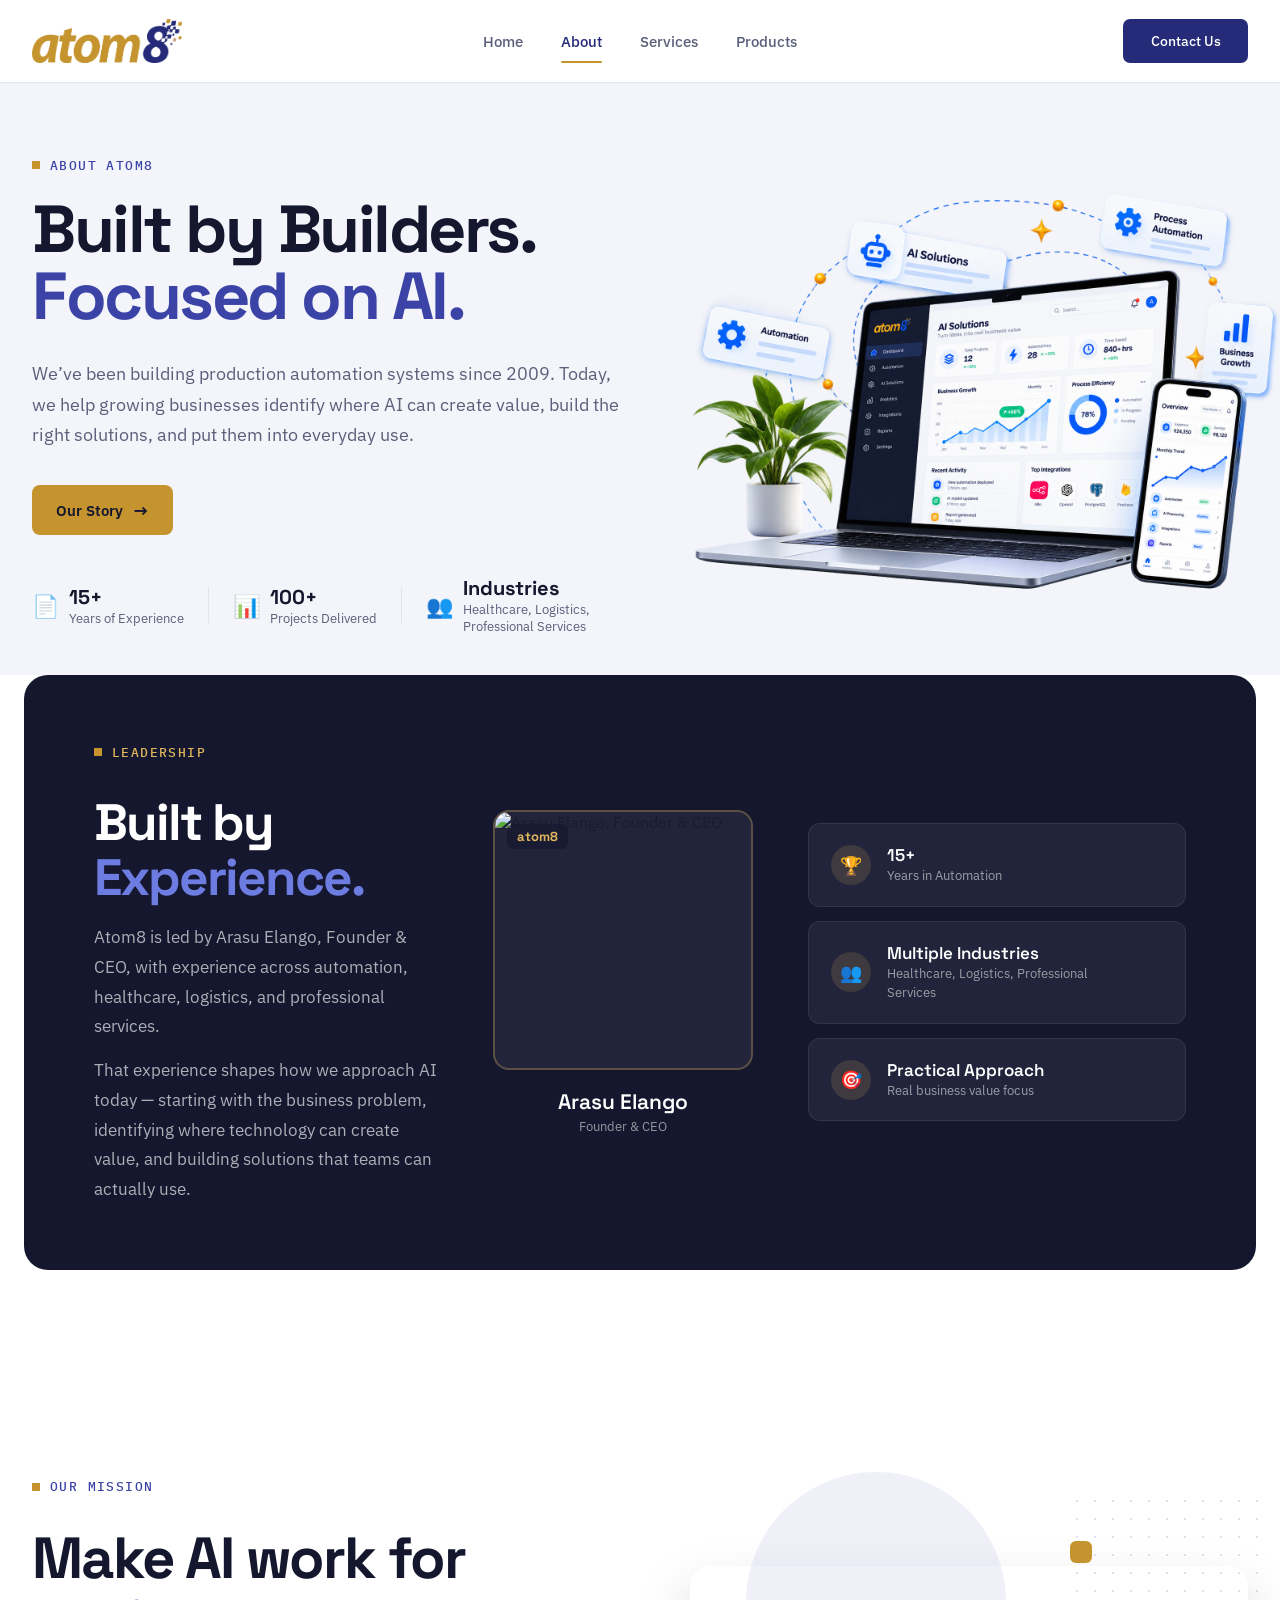
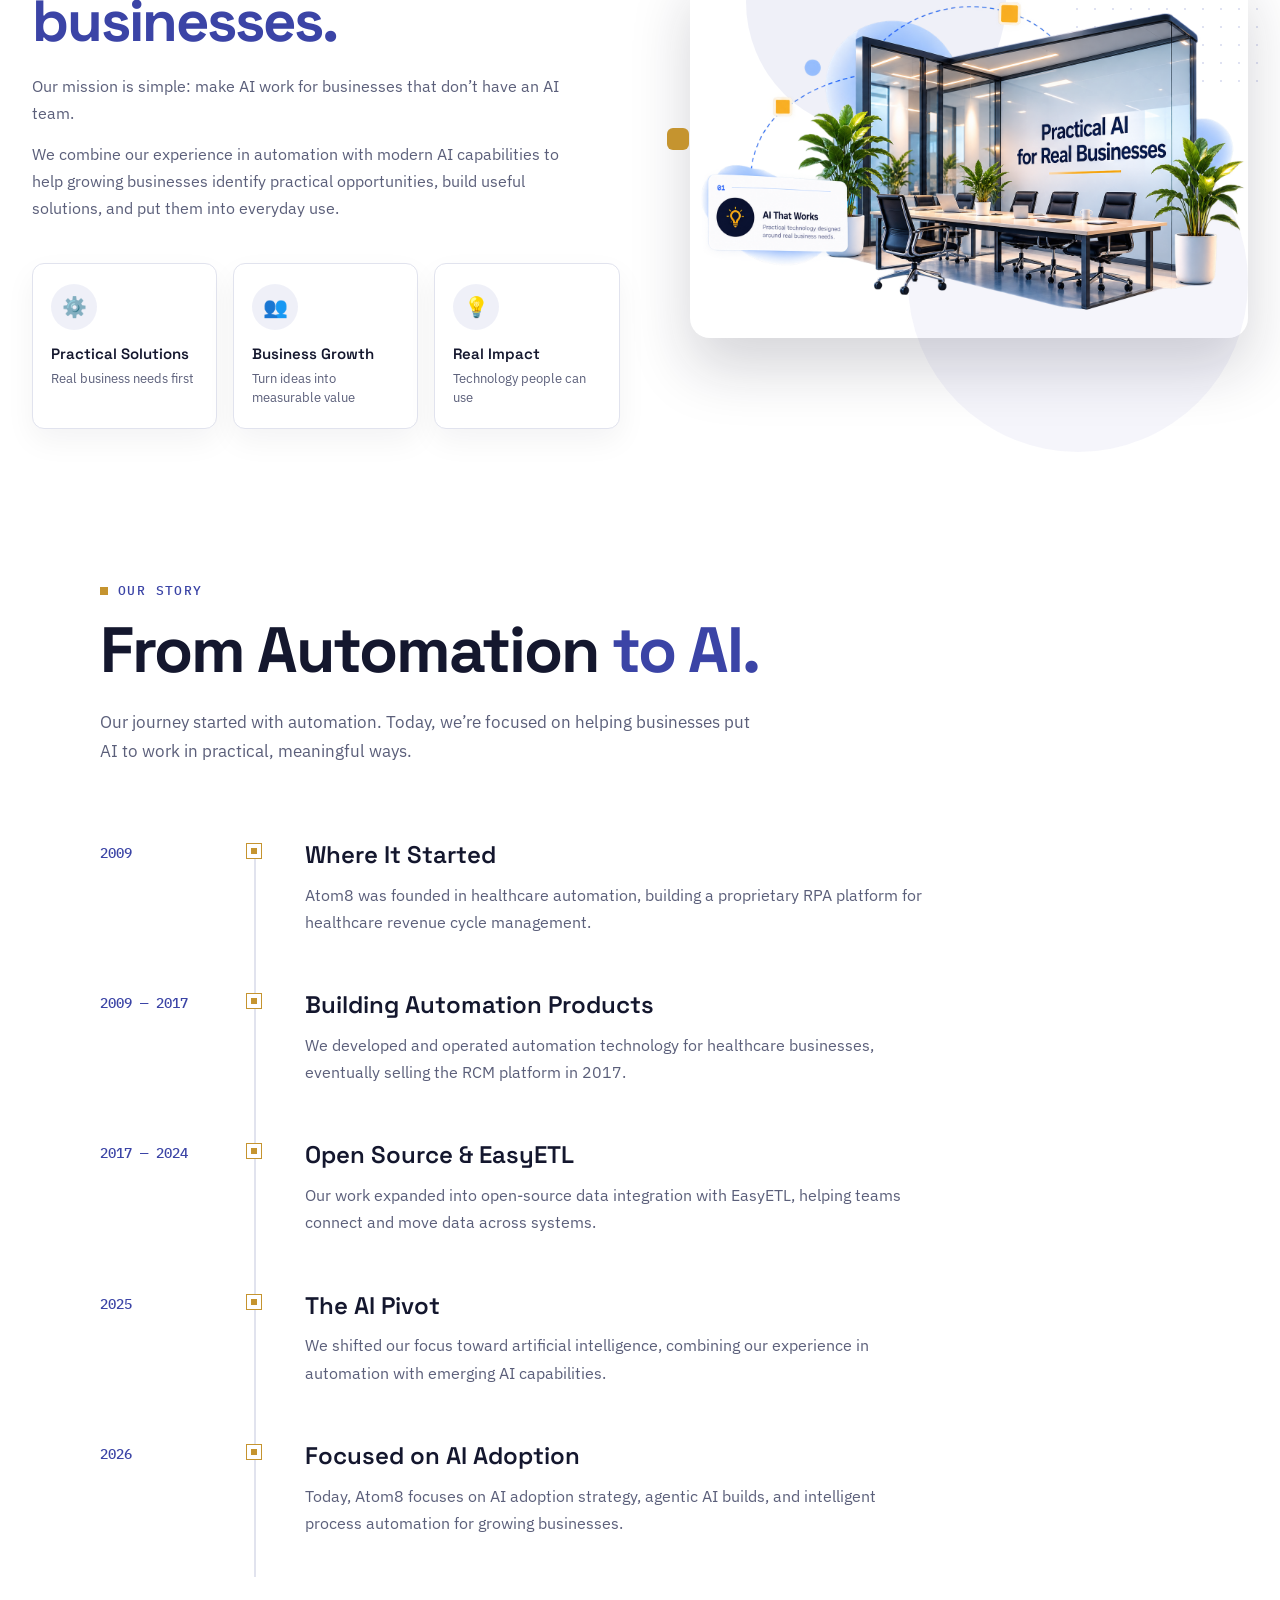
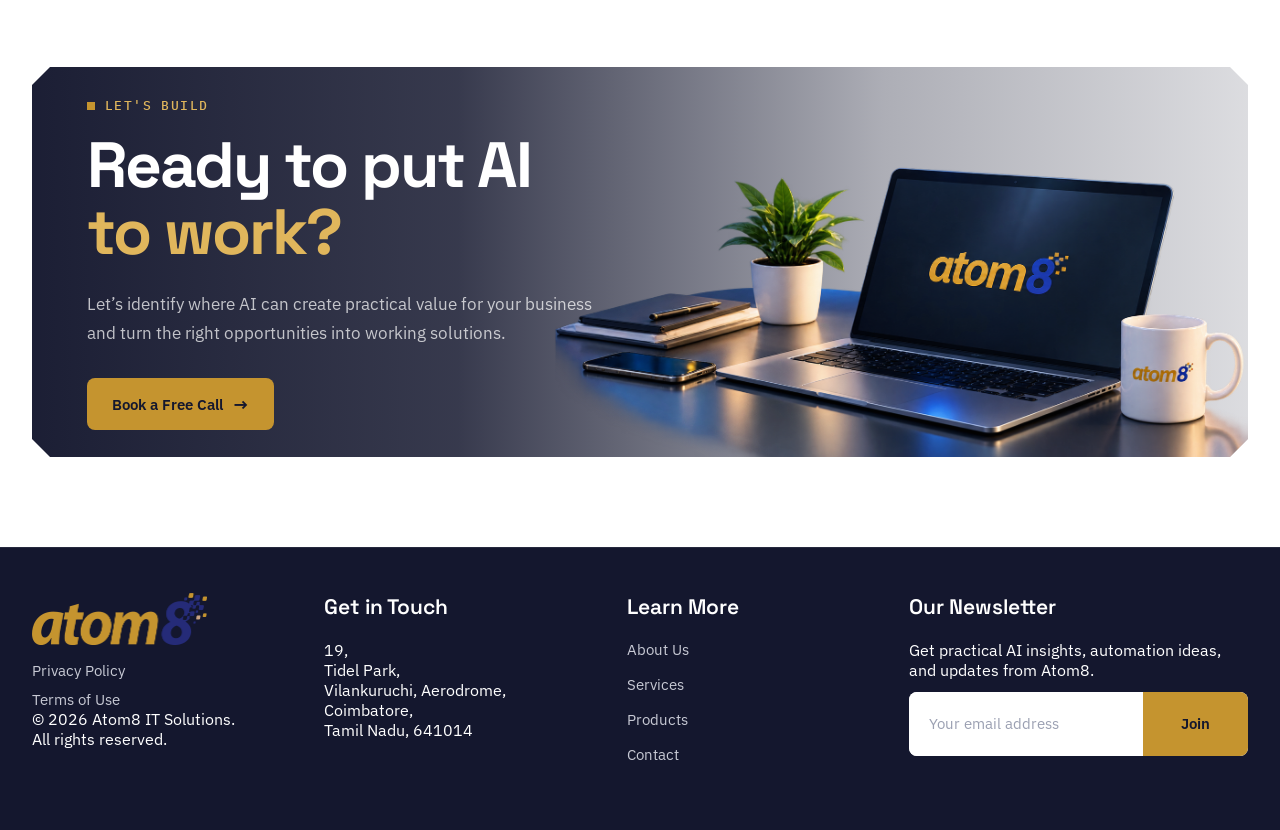
==== about.html @ bf9eb052 "Initial company website" ====
<!DOCTYPE html>
<html lang="en">
<head>
    <meta charset="UTF-8">
    <meta name="viewport" content="width=device-width, initial-scale=1.0">

    <title>About | Atom8 IT Solutions</title>

    <!-- Google Fonts -->
    <link rel="preconnect" href="https://fonts.googleapis.com">
    <link rel="preconnect" href="https://fonts.gstatic.com" crossorigin>

    <link
        href="https://fonts.googleapis.com/css2?family=Space+Grotesk:wght@500;600;700&family=IBM+Plex+Sans:wght@400;500;600&family=IBM+Plex+Mono:wght@400;500&display=swap"
        rel="stylesheet"
    >

    <link rel="stylesheet" href="style.css">
    <link rel="stylesheet" href="about.css">
</head>

<body>

    <!-- HEADER -->
    <header class="site-header">
        <div class="header-container">

            <a href="index.html" class="logo">
                <img src="assets/Atom8-Logo1.png" alt="Atom8 IT Solutions">
            </a>

            <nav class="main-nav">
                <a href="index.html" class="nav-link">Home</a>
                <a href="about.html" class="nav-link active">About</a>
                <a href="services.html" class="nav-link">Services</a>
                <a href="products.html" class="nav-link">Products</a>
            </nav>

            <a href="index.html#contact" class="contact-btn">
                Contact Us
            </a>

            <button class="menu-btn" id="menuBtn" aria-label="Open menu">
                <span></span>
                <span></span>
                <span></span>
            </button>

        </div>

        <nav class="mobile-nav" id="mobileNav">
            <a href="index.html">Home</a>
            <a href="about.html" class="active">About</a>
            <a href="services.html">Services</a>
            <a href="products.html">Products</a>
            <a href="index.html#contact">Contact Us</a>
        </nav>
    </header>


    <!-- ABOUT HERO -->
    <main>
                <section class="about-hero">

            <div class="about-hero-container">

                <!-- LEFT -->
                <div class="about-hero-content">

                    <span class="about-label">
                        ABOUT ATOM8
                    </span>

                    <h1>
                        Built by Builders.
                        <span>Focused on AI.</span>
                    </h1>

                    <p>
                        We’ve been building production automation systems
                        since 2009. Today, we help growing businesses identify
                        where AI can create value, build the right solutions,
                        and put them into everyday use.
                    </p>

                    <a href="#our-story" class="about-hero-btn">
                        Our Story
                        <span>→</span>
                    </a>

                    <div class="about-stats">
                        <div class="stat-item">
                            <div class="stat-icon">📄</div>
                            <div class="stat-text">
                                <strong>15+</strong>
                                <span>Years of Experience</span>
                            </div>
                        </div>

                        <div class="stat-divider"></div>

                        <div class="stat-item">
                            <div class="stat-icon">📊</div>
                            <div class="stat-text">
                                <strong>100+</strong>
                                <span>Projects Delivered</span>
                            </div>
                        </div>

                        <div class="stat-divider"></div>

                        <div class="stat-item">
                            <div class="stat-icon">👥</div>
                            <div class="stat-text">
                                <strong>Industries</strong>
                                <span>Healthcare, Logistics, Professional Services</span>
                            </div>
                        </div>
                    </div>

                </div>


                <!-- RIGHT VISUAL -->
                                <!-- RIGHT VISUAL -->
                <div class="about-hero-visual">
                    <img
                        src="assets/ai_solutions.png"
                        alt="Atom8 AI Solutions Dashboard"
                        class="about-hero-image"
                    >
                </div>

            </div>

        </section>

        <!-- FOUNDER -->
                <!-- FOUNDER -->
        <section class="founder-section">

            <div class="founder-container">

                <!-- LEFT: TEXT -->
                <div class="founder-content">

                    <span class="section-label founder-label">LEADERSHIP</span>

                    <h2>
                        Built by
                        <span>Experience.</span>
                    </h2>

                    <p class="founder-intro">
                        Atom8 is led by Arasu Elango, Founder & CEO, with experience
                        across automation, healthcare, logistics, and professional
                        services.
                    </p>

                    <p>
                        That experience shapes how we approach AI today — starting
                        with the business problem, identifying where technology can
                        create value, and building solutions that teams can actually
                        use.
                    </p>

                </div>

                <!-- CENTER: PHOTO -->
                <div class="founder-visual">

                    <div class="founder-photo-card">
                        <img
                            src="assets/arasu-founder.jpg"
                            alt="Arasu Elango, Founder & CEO"
                        >
                        <div class="founder-photo-badge">atom8</div>
                    </div>

                    <div class="founder-name">
                        <strong>Arasu Elango</strong>
                        <span>Founder & CEO</span>
                    </div>

                </div>

                <!-- RIGHT: STAT CARDS -->
                <div class="founder-stats">

                    <div class="founder-stat-card">
                        <div class="founder-stat-icon">🏆</div>
                        <div class="founder-stat-text">
                            <strong>15+</strong>
                            <span>Years in Automation</span>
                        </div>
                    </div>

                    <div class="founder-stat-card">
                        <div class="founder-stat-icon">👥</div>
                        <div class="founder-stat-text">
                            <strong>Multiple Industries</strong>
                            <span>Healthcare, Logistics, Professional Services</span>
                        </div>
                    </div>

                    <div class="founder-stat-card">
                        <div class="founder-stat-icon">🎯</div>
                        <div class="founder-stat-text">
                            <strong>Practical Approach</strong>
                            <span>Real business value focus</span>
                        </div>
                    </div>

                </div>

            </div>

        </section>

                <!-- OUR MISSION -->
        <section class="mission-section">
            <div class="mission-container">

                <!-- LEFT -->
                <div class="mission-content">
                    <span class="section-label">OUR MISSION</span>
                    <h2>
                        Make AI work for
                        <span>businesses.</span>
                    </h2>
                    <p>
                        Our mission is simple: make AI work for businesses that
                        don’t have an AI team.
                    </p>
                    <p>
                        We combine our experience in automation with modern AI
                        capabilities to help growing businesses identify practical
                        opportunities, build useful solutions, and put them into
                        everyday use.
                    </p>

                    <div class="mission-features">

                        <div class="mission-feature-card">
                            <div class="mission-feature-icon">⚙️</div>
                            <h4>Practical Solutions</h4>
                            <p>Real business needs first</p>
                        </div>

                        <div class="mission-feature-card">
                            <div class="mission-feature-icon">👥</div>
                            <h4>Business Growth</h4>
                            <p>Turn ideas into measurable value</p>
                        </div>

                        <div class="mission-feature-card">
                            <div class="mission-feature-icon">💡</div>
                            <h4>Real Impact</h4>
                            <p>Technology people can use</p>
                        </div>

                    </div>
                </div>

                <!-- RIGHT -->
                <div class="mission-visual">

                    <div class="mission-dots"></div>
                    <div class="mission-blob mission-blob-a"></div>
                    <div class="mission-blob mission-blob-b"></div>

                    <span class="mission-square square-a"></span>
                    <span class="mission-square square-b"></span>

                    <div class="mission-image-wrap">
                        <img src="assets/make_ai.png" alt="Practical AI for Real Businesses">

                    </div>

                </div>

            </div>
        </section>

        <!-- OUR STORY -->
        <section class="our-story" id="our-story">

            <div class="our-story-container">

                <div class="section-heading">
                    <span class="section-label">OUR STORY</span>

                    <h2>
                        From Automation
                        <span>to AI.</span>
                    </h2>

                    <p>
                        Our journey started with automation. Today, we’re focused on
                        helping businesses put AI to work in practical, meaningful ways.
                    </p>
                </div>

                <div class="story-timeline">

                    <div class="story-item">
                        <div class="story-year">2009</div>

                        <div class="story-dot"></div>

                        <div class="story-content">
                            <h3>Where It Started</h3>
                            <p>
                                Atom8 was founded in healthcare automation, building
                                a proprietary RPA platform for healthcare revenue
                                cycle management.
                            </p>
                        </div>
                    </div>


                    <div class="story-item">
                        <div class="story-year">2009 — 2017</div>

                        <div class="story-dot"></div>

                        <div class="story-content">
                            <h3>Building Automation Products</h3>
                            <p>
                                We developed and operated automation technology for
                                healthcare businesses, eventually selling the RCM
                                platform in 2017.
                            </p>
                        </div>
                    </div>


                    <div class="story-item">
                        <div class="story-year">2017 — 2024</div>

                        <div class="story-dot"></div>

                        <div class="story-content">
                            <h3>Open Source & EasyETL</h3>
                            <p>
                                Our work expanded into open-source data integration
                                with EasyETL, helping teams connect and move data
                                across systems.
                            </p>
                        </div>
                    </div>


                    <div class="story-item">
                        <div class="story-year">2025</div>

                        <div class="story-dot"></div>

                        <div class="story-content">
                            <h3>The AI Pivot</h3>
                            <p>
                                We shifted our focus toward artificial intelligence,
                                combining our experience in automation with emerging
                                AI capabilities.
                            </p>
                        </div>
                    </div>


                    <div class="story-item">
                        <div class="story-year">2026</div>

                        <div class="story-dot"></div>

                        <div class="story-content">
                            <h3>Focused on AI Adoption</h3>
                            <p>
                                Today, Atom8 focuses on AI adoption strategy,
                                agentic AI builds, and intelligent process automation
                                for growing businesses.
                            </p>
                        </div>
                    </div>

                </div>

            </div>

        </section>

        <!-- FINAL CTA -->
        <section class="about-final-cta">
    <div class="about-cta-container">
        <div class="about-cta-content">
            <span class="section-label">LET'S BUILD</span>
            <h2>
                Ready to put AI
                <span>to work?</span>
            </h2>
            <p>
                Let’s identify where AI can create practical value for
                your business and turn the right opportunities into
                working solutions.
            </p>
            <a href="index.html" class="about-cta-btn">
                Book a Free Call
                <span>→</span>
            </a>
        </div>

        <img
            src="assets/lets_back.png"
            alt="Atom8 workspace"
            class="about-cta-image"
        >
    </div>
</section>
    </main>

        </main>

    <!-- FOOTER -->
    <footer class="site-footer">

        <div class="footer-container">

            <!-- Column 1 -->
            <div class="footer-brand">

                <a href="index.html" class="footer-logo">
                    <img
                        src="assets/Atom8-Logo1.png"
                        alt="Atom8 IT Solutions"
                    >
                </a>

                <div class="footer-links">
                    <a href="#">Privacy Policy</a>
                    <a href="#">Terms of Use</a>
                </div>

                <p class="footer-copy">
                    © 2026 Atom8 IT Solutions. All rights reserved.
                </p>

            </div>


            <!-- Column 2 -->
            <div class="footer-column">

                <h3>Get in Touch</h3>

                <p>
                    19,<br>
                    Tidel Park,<br>
                    Vilankuruchi, Aerodrome,<br>
                    Coimbatore,<br>
                    Tamil Nadu, 641014
                </p>

            </div>


            <!-- Column 3 -->
            <div class="footer-column">

                <h3>Learn More</h3>

                <a href="about.html">About Us</a>
                <a href="services.html">Services</a>
                <a href="products.html">Products</a>
                <a href="index.html#contact">Contact</a>

            </div>


            <!-- Column 4 -->
            <div class="footer-column footer-newsletter">

                <h3>Our Newsletter</h3>

                <p>
                    Get practical AI insights, automation ideas,
                    and updates from Atom8.
                </p>

                <div class="newsletter-form">

                    <input
                        type="email"
                        placeholder="Your email address"
                    >

                    <button type="button">
                        Join
                    </button>

                </div>

            </div>

        </div>

    </footer>

    <script>
        const menuBtn = document.getElementById("menuBtn");
        const mobileNav = document.getElementById("mobileNav");

        menuBtn.addEventListener("click", () => {
            mobileNav.classList.toggle("show");
            menuBtn.classList.toggle("open");
        });
    </script>

</body>
</html>
---- style.css ----
/* ================================
   DESIGN SYSTEM
================================ */
:root {
    --navy-900: #14172E;
    --navy-700: #252B78;
    --navy-500: #3B44A6;
    --gold-600: #C5942F;
    --gold-400: #E0B65C;
    --tan-300: #CBA483;
    --white: #FFFFFF;
    --bg-light: #F4F5FA;
    --text: #191C33;
    --text-secondary: #5B5F7A;
    --border: #E1E3EE;
}


/* ================================
   RESET
================================ */

* {
    margin: 0;
    padding: 0;
    box-sizing: border-box;
}

html {
    scroll-behavior: smooth;
}

body {
    font-family: "IBM Plex Sans", sans-serif;
    color: var(--text);
    background: var(--white);
}

a {
    text-decoration: none;
}


/* ================================
   HEADER
================================ */

.site-header {
    width: 100%;
    background: var(--white);
    border-bottom: 1px solid var(--border);

    position: sticky;
    top: 0;
    z-index: 1000;
}


/* HEADER CONTAINER */

.header-container {
    width: min(1240px, calc(100% - 64px));
    height: 82px;

    margin: 0 auto;

    display: flex;
    align-items: center;
    justify-content: space-between;
}


/* ================================
   LOGO
================================ */

.logo {
    display: flex;
    align-items: center;

    flex-shrink: 0;
}

.logo img {
    display: block;

    width: 150px;
    height: auto;

    object-fit: contain;
}


/* ================================
   NAVIGATION
================================ */

.main-nav {
    position: absolute;
    left: 50%;
    transform: translateX(-50%);

    display: flex;
    align-items: center;
    gap: 38px;
}

.nav-link {
    position: relative;

    font-family: "IBM Plex Sans", sans-serif;
    font-size: 15px;
    font-weight: 500;

    color: var(--text-secondary);

    padding: 30px 0;

    transition: color 0.25s ease;
}

.nav-link:hover {
    color: var(--navy-700);
}


/* ACTIVE NAV */

.nav-link.active {
    color: var(--navy-700);
}


/* GOLD LINE */

.nav-link.active::after {
    content: "";

    position: absolute;

    left: 0;
    right: 0;
    bottom: 18px;

    height: 2px;

    background: var(--gold-600);

    border-radius: 2px;
}


/* ================================
   CONTACT BUTTON
================================ */

.contact-btn {
    display: inline-flex;
    align-items: center;
    justify-content: center;

    min-width: 125px;
    height: 44px;

    padding: 0 22px;

    background: var(--navy-700);
    color: var(--white);

    border-radius: 7px;

    font-family: "IBM Plex Sans", sans-serif;
    font-size: 14px;
    font-weight: 500;

    transition:
        background 0.25s ease,
        transform 0.25s ease;
}

.contact-btn:hover {
    background: var(--navy-500);

    transform: translateY(-1px);
}


/* ================================
   MOBILE MENU BUTTON
================================ */

.menu-btn {
    display: none;

    width: 42px;
    height: 42px;

    border: 1px solid var(--border);
    border-radius: 7px;

    background: var(--white);

    cursor: pointer;

    align-items: center;
    justify-content: center;
    flex-direction: column;

    gap: 5px;
}

.menu-btn span {
    width: 19px;
    height: 2px;

    background: var(--navy-700);

    border-radius: 2px;

    transition: 0.25s ease;
}


/* ================================
   MOBILE NAV
================================ */

.mobile-nav {
    display: none;

    width: 100%;

    padding: 12px 22px 20px;

    background: var(--white);

    border-top: 1px solid var(--border);
}

.mobile-nav a {
    display: block;

    padding: 14px 8px;

    font-size: 15px;
    font-weight: 500;

    color: var(--text-secondary);

    border-bottom: 1px solid var(--border);
}

.mobile-nav a:hover,
.mobile-nav a.active {
    color: var(--navy-700);
}

.mobile-nav a:last-child {
    margin-top: 10px;

    background: var(--navy-700);
    color: var(--white);

    text-align: center;

    border-radius: 7px;
    border: none;
}


/* ================================
   HERO SAMPLE
================================ */

.hero {
    min-height: 650px;

    display: flex;
    align-items: center;

    background:
        radial-gradient(
            circle at 85% 30%,
            rgba(59, 68, 166, 0.12),
            transparent 35%
        ),
        var(--white);
}

.hero-content {
    width: min(1240px, calc(100% - 64px));

    margin: 0 auto;
}

.hero-label {
    font-family: "IBM Plex Sans", sans-serif;

    font-size: 13px;
    font-weight: 500;

    color: var(--gold-600);

    margin-bottom: 15px;

    display: block;
}

.hero h1 {
    max-width: 680px;

    font-family: "Space Grotesk", sans-serif;

    font-size: clamp(42px, 5vw, 68px);
    line-height: 1.05;
    font-weight: 600;

    color: var(--navy-900);

    letter-spacing: -0.025em;
}

.hero p {
    max-width: 550px;

    margin-top: 24px;

    font-size: 17px;
    line-height: 1.7;

    color: var(--text-secondary);
}

.hero-btn {
    display: inline-flex;

    margin-top: 32px;

    padding: 13px 24px;

    background: var(--gold-600);
    color: var(--navy-900);

    border-radius: 7px;

    font-size: 14px;
    font-weight: 600;

    transition: 0.25s ease;
}

.hero-btn:hover {
    background: var(--gold-400);

    transform: translateY(-1px);
}


/* ================================
   TABLET
================================ */

@media (max-width: 900px) {

    .header-container {
        width: min(100% - 40px, 1240px);
    }

    .main-nav {
        gap: 22px;
        margin-right: 25px;
    }

    .logo img {
        width: 135px;
    }

}


/* ================================
   MOBILE
================================ */

@media (max-width: 768px) {

    .header-container {
        width: calc(100% - 40px);
        height: 72px;
    }

    .logo img {
        width: 125px;
    }

    .main-nav,
    .contact-btn {
        display: none;
    }

    .menu-btn {
        display: flex;
    }

    .mobile-nav.show {
        display: block;
    }

    .hero {
        min-height: 600px;
    }

    .hero-content {
        width: calc(100% - 40px);
    }

    .hero h1 {
        font-size: 42px;
    }

}


/* ================================
   SMALL MOBILE
================================ */

@media (max-width: 480px) {

    .header-container {
        width: calc(100% - 28px);
    }

    .logo img {
        width: 115px;
    }

    .hero-content {
        width: calc(100% - 28px);
    }

    .hero h1 {
        font-size: 36px;
    }

    .hero p {
        font-size: 15px;
    }

}

/* ================================
   FOOTER
================================ */

.site-footer {
    position: relative;

    background: var(--navy-900);
    color: #ffffff;

    padding: 45px 0 50px;

    border-top: 1px solid rgba(255, 255, 255, 0.08);
}


.footer-container {
    width: min(1240px, calc(100% - 64px));

    margin: 0 auto;

    display: grid;

    grid-template-columns:
        1.05fr
        1.1fr
        1fr
        1.25fr;

    gap: 60px;
}


/* ================================
   FOOTER BRAND
================================ */

.footer-logo {
    display: inline-flex;
    align-items: center;

    margin-bottom: 32px;
}

.footer-logo img {
    width: 175px;
    height: auto;

    display: block;
}


/* PRIVACY / TERMS */

.footer-links {
    display: flex;
    flex-direction: column;

    gap: 14px;
}

.footer-links a {
    color: #c7c9d4;

    font-size: 15px;
    font-weight: 400;

    transition: color 0.25s ease;
}

.footer-links a:hover {
    color: var(--gold-400);
}


/* COPYRIGHT */

.copyright {
    margin-top: 38px;

    color: #c7c9d4;

    font-size: 15px;
    line-height: 1.7;
}


/* ================================
   FOOTER COLUMNS
================================ */

.footer-column h3 {
    margin: 0 0 26px;

    font-family: "Space Grotesk", sans-serif;

    font-size: 21px;
    font-weight: 600;

    color: #ffffff;
}


.footer-column a {
    display: block;

    width: fit-content;

    margin-bottom: 16px;

    color: #c7c9d4;

    font-size: 15px;

    transition: color 0.25s ease;
}

.footer-column a:hover {
    color: var(--gold-400);
}


/* ================================
   ADDRESS
================================ */

.footer-address {
    color: #c7c9d4;

    font-size: 15px;

    line-height: 1.7;

    margin: 0;
}


/* ================================
   NEWSLETTER
================================ */

.newsletter p {
    max-width: 390px;

    color: #c7c9d4;

    font-size: 15px;

    line-height: 1.65;

    margin-bottom: 28px;
}


.newsletter-form {
    display: flex;

    width: 100%;
    max-width: 380px;

    height: 64px;

    background: #ffffff;

    border-radius: 8px;

    overflow: hidden;
}


.newsletter-form input {
    flex: 1;

    min-width: 0;

    border: none;
    outline: none;

    padding: 0 20px;

    font-family: "IBM Plex Sans", sans-serif;

    font-size: 15px;

    color: var(--text);

    background: #ffffff;
}


.newsletter-form input::placeholder {
    color: #9ba0b2;
}


.newsletter-form button {
    width: 105px;

    border: none;

    background: var(--gold-600);
    color: var(--navy-900);

    font-family: "IBM Plex Sans", sans-serif;

    font-size: 15px;
    font-weight: 600;

    cursor: pointer;

    transition: background 0.25s ease;
}


.newsletter-form button:hover {
    background: var(--gold-400);
}


/* ================================
   TABLET
================================ */

@media (max-width: 1000px) {

    .footer-container {
        grid-template-columns: 1fr 1fr;

        gap: 50px;
    }

}


/* ================================
   MOBILE
================================ */

@media (max-width: 600px) {

    .site-footer {
        padding: 55px 0 80px;
    }

    .footer-container {
        width: calc(100% - 40px);

        grid-template-columns: 1fr;

        gap: 42px;
    }

    .footer-logo img {
        width: 155px;
    }

    .footer-column h3 {
        font-size: 19px;
        margin-bottom: 18px;
    }

    .newsletter-form {
        height: 56px;
    }

}

/* =================================
   HERO SECTION
================================= */

.hero {
    position: relative;
    overflow: hidden;
    background: #F4F5FA;
    min-height: 590px;
    display: flex;
    align-items: center;
}

.hero-container {
    width: min(1240px, calc(100% - 64px));
    margin: 0 auto;

    display: grid;
    grid-template-columns: 1.05fr 0.95fr;
    align-items: center;
    gap: 70px;

    padding: 70px 0;
}


/* LEFT CONTENT */

.hero-content {
    max-width: 650px;
}

.hero-label {
    display: inline-flex;
    align-items: center;
    gap: 10px;

    font-family: "IBM Plex Mono", monospace;
    font-size: 13px;
    font-weight: 500;
    letter-spacing: 1.4px;
    text-transform: uppercase;

    color: #3B44A6;

    margin-bottom: 22px;
}

.hero-label::before {
    content: "";
    width: 8px;
    height: 8px;

    background: #C5942F;
    display: inline-block;
}


.hero h1 {
    margin: 0;

    font-family: "Space Grotesk", sans-serif;
    font-size: clamp(52px, 5.2vw, 78px);
    line-height: 1.02;
    letter-spacing: -2.5px;
    font-weight: 700;

    color: #14172E;
}

.hero h1 span {
    color: #3B44A6;
}


.hero-content > p {
    max-width: 590px;

    margin: 28px 0 34px;

    font-family: "IBM Plex Sans", sans-serif;
    font-size: 18px;
    line-height: 1.7;

    color: #5B5F7A;
}


/* HERO BUTTONS */

.hero-actions {
    display: flex;
    align-items: center;
    gap: 14px;
    flex-wrap: wrap;
}

.hero-btn {
    min-height: 50px;
    padding: 0 24px;

    display: inline-flex;
    align-items: center;
    justify-content: center;

    font-family: "IBM Plex Sans", sans-serif;
    font-size: 15px;
    font-weight: 600;

    text-decoration: none;

    border-radius: 8px;

    transition:
        transform 0.2s ease,
        background 0.2s ease,
        color 0.2s ease;
}

.hero-btn:hover {
    transform: translateY(-2px);
}

.hero-btn.primary {
    background: #C5942F;
    color: #FFFFFF;
}

.hero-btn.primary:hover {
    background: #E0B65C;
    color: #14172E;
}

.hero-btn.secondary {
    border: 1px solid #3B44A6;
    color: #252B78;
    background: transparent;
}

.hero-btn.secondary:hover {
    background: #3B44A6;
    color: #FFFFFF;
}


/* TRUST POINTS */

.hero-trust {
    display: flex;
    align-items: center;
    flex-wrap: wrap;
    gap: 20px 26px;

    margin-top: 42px;
}

.trust-item {
    display: flex;
    align-items: center;
    gap: 8px;

    font-family: "IBM Plex Sans", sans-serif;
    font-size: 13px;
    font-weight: 500;

    color: #5B5F7A;
}

.trust-dot {
    width: 6px;
    height: 6px;

    background: #C5942F;
    border-radius: 50%;
}


/* =================================
   NETWORK VISUAL
================================= */

.hero-visual {
    position: relative;

    min-height: 480px;

    display: flex;
    align-items: center;
    justify-content: center;
}

.network-grid {
    position: relative;

    width: 440px;
    height: 440px;

    border: 1px solid rgba(59, 68, 166, 0.12);

    background:
        radial-gradient(
            circle at center,
            rgba(59, 68, 166, 0.12),
            transparent 55%
        );

    border-radius: 50%;
}


/* NETWORK LINES */

.network-line {
    position: absolute;

    height: 1px;

    background: rgba(59, 68, 166, 0.25);

    transform-origin: left center;
}

.line-1 {
    width: 190px;
    left: 115px;
    top: 145px;
    transform: rotate(25deg);
}

.line-2 {
    width: 170px;
    left: 220px;
    top: 205px;
    transform: rotate(70deg);
}

.line-3 {
    width: 180px;
    left: 110px;
    top: 275px;
    transform: rotate(-25deg);
}

.line-4 {
    width: 150px;
    left: 180px;
    top: 225px;
    transform: rotate(160deg);
}

.line-5 {
    width: 170px;
    left: 210px;
    top: 190px;
    transform: rotate(-45deg);
}


/* NETWORK NODES */

.network-node {
    position: absolute;

    width: 13px;
    height: 13px;

    background: #C5942F;

    box-shadow:
        0 0 0 5px rgba(197, 148, 47, 0.10);
}

.node-1 {
    left: 95px;
    top: 130px;
}

.node-2 {
    right: 85px;
    top: 165px;
}

.node-3 {
    left: 70px;
    bottom: 120px;
}

.node-4 {
    right: 105px;
    bottom: 90px;
}

.node-5 {
    left: 210px;
    top: 65px;
}

.node-6 {
    left: 220px;
    bottom: 55px;
}

.node-7 {
    right: 45px;
    top: 275px;
}


/* AI CORE */

.network-core {
    position: absolute;

    width: 125px;
    height: 125px;

    top: 50%;
    left: 50%;

    transform: translate(-50%, -50%);

    display: flex;
    align-items: center;
    justify-content: center;

    background: #14172E;

    border: 8px solid #FFFFFF;

    box-shadow:
        0 18px 50px rgba(20, 23, 46, 0.22);

    border-radius: 50%;
}

.network-core span {
    font-family: "Space Grotesk", sans-serif;
    font-size: 30px;
    font-weight: 700;

    color: #E0B65C;
}


/* =================================
   HERO RESPONSIVE
================================= */

@media (max-width: 900px) {

    .hero {
        min-height: auto;
    }

    .hero-container {
        grid-template-columns: 1fr;
        gap: 30px;
        padding: 70px 0;
    }

    .hero-content {
        max-width: 700px;
    }

    .hero h1 {
        font-size: clamp(46px, 9vw, 68px);
    }

    .hero-visual {
        min-height: 400px;
    }

    .network-grid {
        width: 360px;
        height: 360px;
    }

}


@media (max-width: 600px) {

    .hero-container {
        width: min(100% - 40px, 1240px);
        padding: 55px 0;
    }

    .hero h1 {
        font-size: 46px;
        line-height: 1.05;
        letter-spacing: -1.8px;
    }

    .hero-content > p {
        font-size: 16px;
        line-height: 1.65;
    }

    .hero-actions {
        align-items: stretch;
        flex-direction: column;
    }

    .hero-btn {
        width: 100%;
    }

    .hero-trust {
        gap: 14px;
        margin-top: 30px;
    }

    .hero-visual {
        min-height: 330px;
    }

    .network-grid {
        width: 300px;
        height: 300px;
    }

    .network-core {
        width: 95px;
        height: 95px;
    }

    .network-core span {
        font-size: 24px;
    }

}
/* =================================
   WHAT WE DO
================================= */

.what-we-do {
    position: relative;
    background: #FFFFFF;
    padding: 45px 0 55px;
}

.section-container {
    width: min(1240px, calc(100% - 64px));
    margin: 0 auto;
}


/* SECTION HEADING */

.section-heading {
    max-width: 720px;
    margin-bottom: 60px;
}

.section-label {
    display: inline-flex;
    align-items: center;
    gap: 10px;

    font-family: "IBM Plex Mono", monospace;
    font-size: 12px;
    font-weight: 500;
    letter-spacing: 1.5px;

    color: #3B44A6;
}

.section-label::before {
    content: "";

    width: 8px;
    height: 8px;

    background: #C5942F;
}


.section-heading h2 {
    margin: 18px 0 20px;

    font-family: "Space Grotesk", sans-serif;
    font-size: clamp(40px, 4.2vw, 60px);
    line-height: 1.08;
    letter-spacing: -1.8px;
    font-weight: 700;

    color: #14172E;
}

.section-heading h2 span {
    color: #3B44A6;
}


.section-heading p {
    max-width: 650px;

    margin: 0;

    font-family: "IBM Plex Sans", sans-serif;
    font-size: 17px;
    line-height: 1.7;

    color: #5B5F7A;
}


/* SERVICES GRID */

.services-grid {
    display: grid;
    grid-template-columns: repeat(3, 1fr);
    gap: 20px;
}


/* SERVICE CARD */

.service-card {
    position: relative;

    min-height: 350px;

    padding: 34px 32px 30px;

    background: #F4F5FA;

    border: 1px solid #E1E3EE;
    border-radius: 10px;

    display: flex;
    flex-direction: column;

    transition:
        transform 0.25s ease,
        border-color 0.25s ease,
        box-shadow 0.25s ease;
}

.service-card:hover {
    transform: translateY(-6px);

    border-color: #C5942F;

    box-shadow:
        0 18px 45px rgba(20, 23, 46, 0.08);
}


/* FEATURED CARD */

.service-card.featured {
    background: #14172E;
    border-color: #14172E;
}

.service-card.featured h3 {
    color: #FFFFFF;
}

.service-card.featured p {
    color: #C9CCDC;
}

.service-card.featured .service-number {
    color: #E0B65C;
}

.service-card.featured .service-link {
    color: #E0B65C;
}


/* NUMBER */

.service-number {
    font-family: "IBM Plex Mono", monospace;
    font-size: 13px;
    font-weight: 500;

    color: #3B44A6;

    margin-bottom: 28px;
}


/* ICON */

.service-icon {
    width: 72px;
    height: 72px;

    display: flex;
    align-items: center;
    justify-content: center;

    background: #FFFFFF;

    border: 1px solid #E1E3EE;
    border-radius: 8px;

    margin-bottom: 28px;
}

.service-icon img {
    width: 52px;
    height: 52px;
    object-fit: contain;
    display: block;
}

.service-card.featured .service-icon {
    background: rgba(255, 255, 255, 0.08);
    border-color: rgba(255, 255, 255, 0.12);
}


/* CARD CONTENT */
.service-card h3 {
    margin: 0 0 14px;
    font-family: "Space Grotesk", sans-serif;
    font-size: 24px;
    line-height: 1.2;
    font-weight: 600;
    color: #14172E;
}

.service-card p {
    margin: 0;
    font-family: "IBM Plex Sans", sans-serif;
    font-size: 15px;
    line-height: 1.7;
    color: #5B5F7A;
}
/* LINK */

.service-link {
    margin-top: auto;
    padding-top: 28px;
    display: inline-flex;
    align-items: center;
    gap: 9px;
    width: fit-content;
    font-family: "IBM Plex Sans", sans-serif;
    font-size: 14px;
    font-weight: 600;
    color: #252B78;
    text-decoration: none;
}
.service-link span {
    font-size: 18px;
    transition: transform 0.2s ease;
}
.service-link:hover span {
    transform: translateX(4px);
}
/* =================================
   WHAT WE DO RESPONSIVE
================================= */
@media (max-width: 900px) {
    .what-we-do {
        padding: 80px 0 90px;
    }
    .services-grid {
        grid-template-columns: 1fr;
    }
    .service-card {
        min-height: 330px;
    }
}
@media (max-width: 600px) {
    .section-container {
        width: min(100% - 40px, 1240px);
    }
    .what-we-do {
        padding: 70px 0 80px;
    }
    .section-heading {
        margin-bottom: 40px;
    }
    .section-heading h2 {
        font-size: 40px;
        letter-spacing: -1.2px;
    }
    .section-heading p {
        font-size: 16px;
    }
    .service-card {
        padding: 28px 24px;
    }
}

/* =================================
   HOW WE WORK
================================= */
.process-section {
    position: relative;
    background: #F4F5FA;
    padding: 70px 0 50px;
}
/* HEADER */

.process-header {
    display: grid;
    grid-template-columns: 1fr 0.7fr;
    align-items: end;
    gap: 80px;

    margin-bottom: 75px;
}

.process-header h2 {
    margin: 18px 0 0;

    font-family: "Space Grotesk", sans-serif;
    font-size: clamp(40px, 4.2vw, 60px);
    line-height: 1.08;
    letter-spacing: -1.8px;
    font-weight: 700;

    color: #14172E;
}

.process-header h2 span {
    color: #3B44A6;
}

.process-header > p {
    margin: 0;

    font-family: "IBM Plex Sans", sans-serif;
    font-size: 17px;
    line-height: 1.7;

    color: #5B5F7A;
}


/* PROCESS FLOW */

.process-flow {
    display: grid;
    grid-template-columns: 1fr auto 1fr auto 1fr auto 1fr;
    align-items: start;
    gap: 0;
}


/* STEP */

.process-step {
    position: relative;
    min-width: 0;
}

.process-top {
    position: relative;

    display: flex;
    align-items: center;
    justify-content: flex-start;

    margin-bottom: 22px;
}

.process-number {
    display: none;
}

.process-number {
    font-family: "IBM Plex Mono", monospace;
    font-size: 12px;
    font-weight: 500;

    color: #3B44A6;
}

.process-node {
    width: 58px;
    height: 58px;

    display: flex;
    align-items: center;
    justify-content: center;

    background: #FFFFFF;

    border: 1px solid #E1E3EE;
    border-radius: 50%;

    box-shadow: 0 8px 25px rgba(20, 23, 46, 0.06);

    position: relative;
    z-index: 2;
}

.process-node span {
    font-family: "Space Grotesk", sans-serif;
    font-size: 15px;
    font-weight: 600;

    color: #C5942F;
}


/* STEP TEXT */

.process-step h3 {
    margin: 0 0 12px;

    font-family: "Space Grotesk", sans-serif;
    font-size: 25px;
    font-weight: 600;

    color: #14172E;
}

.process-step p {
    margin: 0;

    max-width: 240px;

    font-family: "IBM Plex Sans", sans-serif;
    font-size: 15px;
    line-height: 1.7;

    color: #5B5F7A;
}


/* CONNECTORS */

.process-connector {
    width: 95px;
    height: 2px;

    margin: 29px 0 0 -245px;

    position: relative;
    z-index: 2;

    background: linear-gradient(
        to right,
        #D5D8E2 0%,
        #D5D8E2 65%,
        #C5942F 65%,
        #C5942F 100%
    ) !important;
}

/* small yellow circle at the end */
.process-connector::after {
    content: "";
    position: absolute;

    width: 8px;
    height: 8px;

    background: #C5942F;
    border-radius: 50%;

    right: -4px;
    top: 50%;
    transform: translateY(-50%);
}

/* LAST STEP HIGHLIGHT */

.process-step:last-child .process-node {
    background: #14172E;
    border-color: #14172E;
}

.process-step:last-child .process-node span {
    color: #E0B65C;
}


/* =================================
   PROCESS RESPONSIVE
================================= */

@media (max-width: 1000px) {

    .process-header {
        grid-template-columns: 1fr;
        gap: 25px;
    }

    .process-flow {
        grid-template-columns: 1fr 1fr;
        gap: 50px 30px;
    }

    .process-connector {
        display: none;
    }

    .process-step p {
        max-width: 100%;
    }

}


@media (max-width: 600px) {

    .process-section {
        padding: 75px 0 85px;
    }

    .process-header {
        margin-bottom: 50px;
    }

    .process-header h2 {
        font-size: 40px;
        letter-spacing: -1.2px;
    }

    .process-header > p {
        font-size: 16px;
    }

    .process-flow {
        grid-template-columns: 1fr;
        gap: 38px;
    }

    .process-top {
        margin-bottom: 20px;
    }

    .process-step h3 {
        font-size: 23px;
    }
}
/* =================================
   WHY ATOM8
================================= */

.why-atom8 {
    position: relative;
    background: #FFFFFF;
    padding: 55px 0 45px;
}

.why-layout {
    display: grid;
    grid-template-columns: 0.8fr 1.2fr;

    gap: 100px;

    align-items: start;
}


/* LEFT HEADING */

.why-heading {
    position: sticky;
    top: 120px;
}

.why-heading h2 {
    margin: 18px 0 22px;

    font-family: "Space Grotesk", sans-serif;
    font-size: clamp(42px, 4vw, 58px);
    line-height: 1.08;
    letter-spacing: -1.8px;
    font-weight: 700;

    color: #14172E;
}

.why-heading h2 span {
    color: #3B44A6;
}

.why-heading > p {
    max-width: 430px;

    margin: 0 0 30px;

    font-family: "IBM Plex Sans", sans-serif;
    font-size: 16px;
    line-height: 1.75;

    color: #5B5F7A;
}


/* LINK */

.why-link {
    display: inline-flex;
    align-items: center;
    gap: 10px;

    font-family: "IBM Plex Sans", sans-serif;
    font-size: 15px;
    font-weight: 600;

    color: #252B78;

    text-decoration: none;
}

.why-link span {
    font-size: 19px;

    transition: transform 0.2s ease;
}

.why-link:hover span {
    transform: translateX(5px);
}


/* RIGHT POINTS */

.why-points {
    border-top: 1px solid #E1E3EE;
}


/* SINGLE POINT */

.why-point {
    display: grid;
    grid-template-columns: 65px 1fr;

    gap: 25px;

    padding: 34px 0;

    border-bottom: 1px solid #E1E3EE;
}

.why-point-number {
    padding-top: 4px;

    font-family: "IBM Plex Mono", monospace;
    font-size: 12px;
    font-weight: 500;

    color: #C5942F;
}

.why-point-content {
    max-width: 620px;
}

.why-point-content h3 {
    margin: 0 0 12px;

    font-family: "Space Grotesk", sans-serif;
    font-size: 25px;
    line-height: 1.25;
    font-weight: 600;

    color: #14172E;
}

.why-point-content p {
    margin: 0;

    font-family: "IBM Plex Sans", sans-serif;
    font-size: 15px;
    line-height: 1.75;

    color: #5B5F7A;
}


/* HOVER */

.why-point {
    transition:
        padding-left 0.25s ease,
        background 0.25s ease;
}

.why-point:hover {
    padding-left: 12px;
}

.why-point:hover .why-point-number {
    color: #3B44A6;
}


/* =================================
   WHY ATOM8 RESPONSIVE
================================= */

@media (max-width: 900px) {

    .why-atom8 {
        padding: 85px 0 95px;
    }

    .why-layout {
        grid-template-columns: 1fr;
        gap: 60px;
    }

    .why-heading {
        position: static;
    }

    .why-heading > p {
        max-width: 650px;
    }

}


@media (max-width: 600px) {

    .why-atom8 {
        padding: 70px 0 80px;
    }

    .why-layout {
        gap: 45px;
    }

    .why-heading h2 {
        font-size: 40px;
        letter-spacing: -1.2px;
    }

    .why-heading > p {
        font-size: 16px;
    }

    .why-point {
        grid-template-columns: 42px 1fr;
        gap: 15px;

        padding: 28px 0;
    }

    .why-point:hover {
        padding-left: 0;
    }

    .why-point-content h3 {
        font-size: 22px;
    }

    .why-point-content p {
        font-size: 15px;
    }

}
/* =================================
   FINAL CTA
================================= */

.final-cta {
    position: relative;
    overflow: hidden;
    background: #FFFFFF;
    padding: 35px 0 70px;
}

.cta-container {
    position: relative;
    overflow: hidden;

    width: min(1240px, calc(100% - 64px));
    min-height: 420px;

    margin: 0 auto;

    display: flex;
    align-items: center;
    justify-content: center;

    background: #14172E;

    border: 1px solid rgba(20, 23, 46, 0.08);

    /* CUT CORNERS */
    clip-path: polygon(
        18px 0,
        calc(100% - 18px) 0,
        100% 18px,
        100% calc(100% - 18px),
        calc(100% - 18px) 100%,
        18px 100%,
        0 calc(100% - 18px),
        0 18px
    );
}


/* CONTENT */

.cta-content {
    position: relative;
    z-index: 2;

    max-width: 780px;

    text-align: center;
}

.cta-label {
    display: inline-flex;
    align-items: center;
    gap: 10px;

    font-family: "IBM Plex Mono", monospace;
    font-size: 12px;
    font-weight: 500;
    letter-spacing: 1.5px;

    color: #E0B65C;

    margin-bottom: 20px;
}

.cta-label::before {
    content: "";

    width: 7px;
    height: 7px;

    background: #C5942F;
}


.cta-content h2 {
    margin: 0;

    font-family: "Space Grotesk", sans-serif;
    font-size: clamp(42px, 4.5vw, 64px);
    line-height: 1.08;
    letter-spacing: -1.8px;
    font-weight: 700;

    color: #FFFFFF;
}

.cta-content h2 span {
    display: block;
    color: #E0B65C;
}


.cta-content p {
    max-width: 650px;

    margin: 24px auto 32px;

    font-family: "IBM Plex Sans", sans-serif;
    font-size: 17px;
    line-height: 1.7;

    color: #C9CCDC;
}


/* BUTTON */

.cta-button {
    display: inline-flex;
    align-items: center;
    justify-content: center;
    gap: 12px;

    min-height: 52px;
    padding: 0 27px;

    background: #C5942F;
    color: #FFFFFF;

    border-radius: 8px;

    font-family: "IBM Plex Sans", sans-serif;
    font-size: 15px;
    font-weight: 600;

    text-decoration: none;

    transition:
        transform 0.2s ease,
        background 0.2s ease;
}

.cta-button span {
    font-size: 19px;

    transition: transform 0.2s ease;
}

.cta-button:hover {
    background: #E0B65C;
    color: #14172E;

    transform: translateY(-2px);
}

.cta-button:hover span {
    transform: translateX(4px);
}


/* =================================
   NETWORK DECORATION
================================= */

.cta-network {
    position: absolute;

    inset: 0;

    pointer-events: none;

    opacity: 0.65;
}

.cta-node {
    position: absolute;

    width: 11px;
    height: 11px;

    background: #C5942F;

    box-shadow:
        0 0 0 6px rgba(197, 148, 47, 0.08);
}

.cta-node-1 {
    left: 8%;
    top: 22%;
}

.cta-node-2 {
    right: 10%;
    top: 30%;
}

.cta-node-3 {
    left: 15%;
    bottom: 18%;
}

.cta-node-4 {
    right: 17%;
    bottom: 20%;
}


.cta-line {
    position: absolute;

    height: 1px;

    background: rgba(224, 182, 92, 0.25);

    transform-origin: left center;
}

.cta-line-1 {
    width: 240px;

    left: 8%;
    top: 24%;

    transform: rotate(17deg);
}

.cta-line-2 {
    width: 210px;

    right: 7%;
    top: 33%;

    transform: rotate(-25deg);
}

.cta-line-3 {
    width: 190px;

    left: 14%;
    bottom: 22%;

    transform: rotate(-18deg);
}


/* =================================
   FINAL CTA RESPONSIVE
================================= */

@media (max-width: 700px) {

    .final-cta {
        padding: 75px 0 80px;
    }

    .cta-container {
        width: min(100% - 40px, 1240px);
        min-height: 420px;
        padding: 40px 20px;
    }

    .cta-content h2 {
        font-size: 40px;
        letter-spacing: -1.2px;
    }

    .cta-content p {
        font-size: 16px;
    }

    .cta-button {
        width: 100%;
    }

    .cta-node-1,
    .cta-node-3 {
        left: 5%;
    }

    .cta-node-2,
    .cta-node-4 {
        right: 5%;
    }

}
/* =================================
   HERO IMAGE
================================= */

.hero-visual {
    display: flex;
    align-items: center;
    justify-content: center;
}

.hero-image {
    width: 115%;
    max-width: 680px;
    height: auto;
    display: block;
    object-fit: contain;
    transform: scale(1.08);
}

@media (max-width: 900px) {

    .hero-image {
        max-width: 480px;
    }

}

@media (max-width: 600px) {

    .hero-image {
        max-width: 340px;
    }

}
---- about.css ----
/* =================================
   ABOUT HERO
================================= */

.about-hero {
    position: relative;
    overflow: hidden;

    background: #F4F5FA;

    min-height: 590px;

    display: flex;
    align-items: center;
}


.about-hero-container {
    width: min(1240px, calc(100% - 64px));

    margin: 0 auto;

    display: grid;
    grid-template-columns: 1.05fr 0.95fr;

    align-items: center;

    gap: 70px;

    padding: 70px 0 40px;
}


/* =================================
   CONTENT
================================= */

.about-hero-content {
    max-width: 650px;
}


.about-label {
    display: inline-flex;
    align-items: center;
    gap: 10px;

    font-family: "IBM Plex Mono", monospace;

    font-size: 13px;
    font-weight: 500;

    letter-spacing: 1.4px;

    color: #3B44A6;

    margin-bottom: 22px;
}


.about-label::before {
    content: "";

    width: 8px;
    height: 8px;

    background: #C5942F;

    display: inline-block;
}


.about-hero h1 {
    margin: 0;

    max-width: 680px;

    font-family: "Space Grotesk", sans-serif;

    font-size: clamp(52px, 5.2vw, 76px);

    line-height: 1.02;

    letter-spacing: -2.5px;

    font-weight: 700;

    color: #14172E;
}


.about-hero h1 span {
    display: block;

    color: #3B44A6;
}


.about-hero-content > p {
    max-width: 590px;

    margin: 28px 0 34px;

    font-family: "IBM Plex Sans", sans-serif;

    font-size: 18px;

    line-height: 1.7;

    color: #5B5F7A;
}


.about-hero-btn {
    min-height: 50px;

    padding: 0 24px;

    display: inline-flex;
    align-items: center;
    justify-content: center;

    gap: 10px;

    background: #C5942F;

    color: #14172E;

    border-radius: 8px;

    font-family: "IBM Plex Sans", sans-serif;

    font-size: 15px;

    font-weight: 600;

    text-decoration: none;

    transition: 0.2s ease;
}


.about-hero-btn:hover {
    background: #E0B65C;

    transform: translateY(-2px);
}


.about-hero-btn span {
    font-size: 18px;
}


/* =================================
   RIGHT VISUAL
================================= */

.about-hero-visual {
    min-height: 440px;

    display: flex;

    align-items: center;

    justify-content: center;
}


.about-orbit {
    position: relative;

    width: 420px;
    height: 420px;

    border: 1px solid rgba(59, 68, 166, 0.15);

    border-radius: 50%;

    background:
        radial-gradient(
            circle at center,
            rgba(59, 68, 166, 0.12),
            transparent 58%
        );
}


/* LINES */

.about-line {
    position: absolute;

    height: 1px;

    background: rgba(59, 68, 166, 0.28);

    transform-origin: left center;
}


.line-a {
    width: 170px;

    left: 90px;
    top: 120px;

    transform: rotate(25deg);
}


.line-b {
    width: 180px;

    left: 205px;
    top: 155px;

    transform: rotate(72deg);
}


.line-c {
    width: 160px;

    left: 105px;
    top: 285px;

    transform: rotate(-28deg);
}


.line-d {
    width: 170px;

    left: 195px;
    top: 210px;

    transform: rotate(-55deg);
}


/* NODES */

.about-node {
    position: absolute;

    width: 13px;
    height: 13px;

    background: #C5942F;

    box-shadow:
        0 0 0 5px rgba(197, 148, 47, 0.10);
}


.node-a {
    left: 78px;
    top: 108px;
}


.node-b {
    right: 65px;
    top: 145px;
}


.node-c {
    left: 65px;
    bottom: 105px;
}


.node-d {
    right: 80px;
    bottom: 85px;
}


/* CORE */

.about-core {
    position: absolute;

    width: 125px;
    height: 125px;

    top: 50%;
    left: 50%;

    transform: translate(-50%, -50%);

    display: flex;

    align-items: center;
    justify-content: center;

    background: #14172E;

    border: 8px solid #FFFFFF;

    border-radius: 50%;

    box-shadow:
        0 18px 50px rgba(20, 23, 46, 0.22);
}


.about-core span {
    font-family: "Space Grotesk", sans-serif;

    font-size: 42px;

    font-weight: 700;

    color: #E0B65C;
}


/* =================================
   RESPONSIVE
================================= */

@media (max-width: 900px) {

    .about-hero {
        min-height: auto;
    }

    .about-hero-container {
        grid-template-columns: 1fr;

        gap: 35px;

        padding: 70px 0;
    }

    .about-hero-content {
        max-width: 700px;
    }

    .about-hero-visual {
        min-height: 400px;
    }

}


@media (max-width: 600px) {

    .about-hero-container {
        width: calc(100% - 40px);

        padding: 55px 0;
    }

    .about-hero h1 {
        font-size: 46px;

        letter-spacing: -1.8px;
    }

    .about-hero-content > p {
        font-size: 16px;

        line-height: 1.65;
    }

    .about-hero-btn {
        width: 100%;
    }

    .about-hero-visual {
        min-height: 330px;
    }

    .about-orbit {
        width: 300px;
        height: 300px;
    }

    .about-core {
        width: 95px;
        height: 95px;
    }

    .about-core span {
        font-size: 32px;
    }

}

/* =========================================
   OUR STORY
========================================= */

.our-story {
    background: #FFFFFF;
    padding: 50px 0 40px;
}

.our-story-container {
    width: min(1080px, calc(100% - 64px));
    margin: 0 auto;
}

.section-heading {
    max-width: 720px;
    margin-bottom: 75px;
}

.section-label {
    display: inline-flex;
    align-items: center;
    gap: 10px;

    font-family: "IBM Plex Mono", monospace;
    font-size: 13px;
    font-weight: 500;
    letter-spacing: 1.4px;

    color: #3B44A6;
    margin-bottom: 18px;
}

.section-label::before {
    content: "";
    width: 8px;
    height: 8px;
    background: #C5942F;
    display: inline-block;
}

.section-heading h2 {
    margin: 0;

    font-family: "Space Grotesk", sans-serif;
    font-size: clamp(44px, 5vw, 64px);
    line-height: 1.05;
    letter-spacing: -2px;
    font-weight: 700;

    color: #14172E;
}

.section-heading h2 span {
    color: #3B44A6;
}

.section-heading p {
    max-width: 650px;
    margin: 24px 0 0;

    font-family: "IBM Plex Sans", sans-serif;
    font-size: 17px;
    line-height: 1.7;

    color: #5B5F7A;
}


/* Timeline */

.story-timeline {
    position: relative;
    display: flex;
    flex-direction: column;
    gap: 0;
}

.story-timeline::before {
    content: "";
    position: absolute;

    left: 154px;
    top: 15px;
    bottom: 15px;

    width: 2px;
    background: #E1E3EE;
}

.story-item {
    position: relative;

    display: grid;
    grid-template-columns: 130px 50px 1fr;

    min-height: 150px;
}

.story-year {
    padding-top: 2px;

    font-family: "IBM Plex Mono", monospace;
    font-size: 14px;
    font-weight: 500;
    line-height: 1.5;

    color: #3B44A6;
}

.story-dot {
    position: relative;
    z-index: 2;

    width: 14px;
    height: 14px;

    margin-top: 3px;
    margin-left: 17px;

    background: #C5942F;
    border: 4px solid #FFFFFF;

    box-shadow: 0 0 0 1px #C5942F;
}

.story-content {
    padding-left: 25px;
    padding-bottom: 55px;
}

.story-content h3 {
    margin: 0 0 12px;

    font-family: "Space Grotesk", sans-serif;
    font-size: 24px;
    line-height: 1.2;
    font-weight: 600;

    color: #14172E;
}

.story-content p {
    max-width: 620px;
    margin: 0;

    font-family: "IBM Plex Sans", sans-serif;
    font-size: 16px;
    line-height: 1.7;

    color: #5B5F7A;
}


/* =========================================
   RESPONSIVE
========================================= */

@media (max-width: 700px) {

    .our-story {
        padding: 75px 0 80px;
    }

    .our-story-container {
        width: calc(100% - 40px);
    }

    .section-heading {
        margin-bottom: 55px;
    }

    .section-heading h2 {
        font-size: 44px;
        letter-spacing: -1.5px;
    }

    .story-timeline::before {
        left: 7px;
    }

    .story-item {
        grid-template-columns: 30px 1fr;
        min-height: auto;
    }

    .story-year {
        grid-column: 2;
        grid-row: 1;

        padding: 0;
        margin-bottom: 8px;
    }

    .story-dot {
        grid-column: 1;
        grid-row: 1;

        margin-left: 0;
        margin-top: 3px;
    }

    .story-content {
        grid-column: 2;
        padding-left: 0;
        padding-bottom: 45px;
    }

    .story-content h3 {
        font-size: 22px;
    }

    .story-content p {
        font-size: 15px;
    }
}

/* =========================================
   OUR MISSION
========================================= */

/* =========================================
   OUR MISSION (Redesigned)
========================================= */

.mission-section {
    background: #FFFFFF;
    padding: 100px 0;
    position: relative;
    overflow: hidden;
}

.mission-container {
    width: min(1240px, calc(100% - 64px));
    margin: 0 auto;

    display: grid;
    grid-template-columns: 1fr 0.95fr;
    align-items: center;
    gap: 70px;

    position: relative;
    z-index: 2;
}

.mission-content {
    max-width: 620px;
}

.mission-content h2 {
    margin: 14px 0 0;

    font-family: "Space Grotesk", sans-serif;
    font-size: clamp(40px, 4.6vw, 58px);
    line-height: 1.08;
    letter-spacing: -2px;
    font-weight: 700;

    color: #14172E;
}

.mission-content h2 span {
    display: block;
    color: #3B44A6;
}

.mission-content p {
    max-width: 560px;
    margin: 20px 0 0;

    font-family: "IBM Plex Sans", sans-serif;
    font-size: 16px;
    line-height: 1.7;

    color: #5B5F7A;
}

.mission-content p + p {
    margin-top: 14px;
}

/* Feature cards row */

.mission-features {
    display: grid;
    grid-template-columns: repeat(3, 1fr);
    gap: 16px;

    margin-top: 40px;
}

.mission-feature-card {
    background: #FFFFFF;
    border: 1px solid #E1E3EE;
    border-radius: 12px;

    padding: 20px 18px;

    box-shadow: 0 12px 30px rgba(20, 23, 46, 0.05);
}

.mission-feature-icon {
    width: 46px;
    height: 46px;

    display: flex;
    align-items: center;
    justify-content: center;

    font-size: 20px;

    background: rgba(59, 68, 166, 0.08);
    border-radius: 50%;

    margin-bottom: 14px;
}

.mission-feature-card h4 {
    margin: 0 0 6px;

    font-family: "Space Grotesk", sans-serif;
    font-size: 15px;
    font-weight: 600;

    color: #14172E;
}

.mission-feature-card p {
    margin: 0;

    font-family: "IBM Plex Sans", sans-serif;
    font-size: 13px;
    line-height: 1.5;

    color: #5B5F7A;
}

/* RIGHT VISUAL */

.mission-visual {
    position: relative;

    display: flex;
    align-items: center;
    justify-content: center;

    min-height: 480px;
}

.mission-dots {
    position: absolute;
    top: -20px;
    right: -20px;

    width: 200px;
    height: 200px;

    background-image: radial-gradient(#C9CEEA 1.5px, transparent 1.5px);
    background-size: 18px 18px;

    opacity: 0.6;

    z-index: 0;
}

.mission-blob {
    position: absolute;
    border-radius: 50%;

    background: rgba(59, 68, 166, 0.08);

    z-index: 0;
}

.mission-blob-a {
    width: 260px;
    height: 260px;

    top: -40px;
    left: 10%;
}

.mission-blob-b {
    width: 340px;
    height: 340px;

    bottom: -60px;
    right: 0;

    background: rgba(59, 68, 166, 0.05);
}

.mission-square {
    position: absolute;

    width: 22px;
    height: 22px;

    background: #C5942F;
    border-radius: 6px;

    z-index: 3;
}

.square-a {
    top: 6%;
    right: 28%;
}

.square-b {
    top: 45%;
    left: -4%;
}

.mission-image-wrap {
    position: relative;

    width: 100%;
    max-width: 920px;

    z-index: 2;
}

.mission-image-wrap img {
    width: 100%;
    height: auto;
    display: block;

    border-radius: 20px;

    box-shadow: 0 30px 60px rgba(20, 23, 46, 0.18);
}

/* Floating card over image */

.mission-float-card {
    position: absolute;
    left: -8%;
    bottom: -14%;

    width: 88%;

    background: #FFFFFF;
    border-radius: 14px;

    padding: 22px 24px;

    box-shadow: 0 20px 45px rgba(20, 23, 46, 0.14);

    z-index: 4;
}

.mission-card-top {
    display: flex;
    align-items: center;
    gap: 10px;

    margin-bottom: 16px;
}

.mission-index {
    font-family: "IBM Plex Mono", monospace;
    font-size: 13px;
    color: #3B44A6;
}

.mission-line {
    height: 1px;
    flex: 1;
    background: #E1E3EE;
}

.mission-card-body {
    display: flex;
    align-items: center;
    gap: 16px;
}

.mission-icon {
    flex-shrink: 0;

    width: 56px;
    height: 56px;

    display: flex;
    align-items: center;
    justify-content: center;

    background: #14172E;
    border-radius: 50%;
}

.mission-icon span {
    font-size: 24px;
}

.mission-card-text h3 {
    margin: 0 0 4px;

    font-family: "Space Grotesk", sans-serif;
    font-size: 18px;
    font-weight: 600;

    color: #14172E;
}

.mission-card-text p {
    margin: 0;

    font-family: "IBM Plex Sans", sans-serif;
    font-size: 13px;
    line-height: 1.5;

    color: #5B5F7A;
}

/* Nav arrows */

.mission-nav {
    position: absolute;
    right: 6%;
    bottom: -10%;

    display: flex;
    gap: 10px;

    z-index: 5;
}

.mission-nav-btn {
    width: 44px;
    height: 44px;

    border-radius: 50%;
    border: none;

    display: flex;
    align-items: center;
    justify-content: center;

    font-size: 16px;
    cursor: pointer;

    transition: 0.2s ease;
}

.mission-nav-btn.prev {
    background: #FFFFFF;
    color: #14172E;
    box-shadow: 0 10px 25px rgba(20, 23, 46, 0.12);
}

.mission-nav-btn.next {
    background: #3B44A6;
    color: #FFFFFF;
}

.mission-nav-btn:hover {
    transform: translateY(-2px);
}

/* RESPONSIVE */

@media (max-width: 900px) {

    .mission-container {
        grid-template-columns: 1fr;
        gap: 60px;
    }

    .mission-features {
        grid-template-columns: 1fr 1fr 1fr;
    }

    .mission-visual {
        min-height: auto;
    }

    .mission-float-card {
        position: static;
        margin-top: 30px;
        width: 100%;
    }

    .mission-nav {
        position: static;
        margin-top: 16px;
        justify-content: center;
    }
}

@media (max-width: 600px) {

    .mission-section {
        padding: 70px 0;
    }

    .mission-features {
        grid-template-columns: 1fr;
    }
}

.mission-image-wrap img {
    width: 100%;
    height: auto;
    display: block;

    border-radius: 20px;

    box-shadow: 0 30px 60px rgba(20, 23, 46, 0.18);
}
/* =========================================
   FOUNDER / LEADERSHIP (Redesigned)
========================================= */

.founder-section {
    background: #FFFFFF;
    padding: 0 0 105px;
}

.founder-container {
    width: min(1400px, calc(100% - 48px));
    margin: 0 auto;

    background: #14172E;
    border-radius: 24px;

    padding: 65px 70px;

    display: grid;
    grid-template-columns: 1fr 0.75fr 1.1fr;
    align-items: center;
    gap: 55px;
}

/* LEFT TEXT */

.founder-content .founder-label {
    color: #E0B65C;
}

.founder-content .founder-label::before {
    background: #C5942F;
}

.founder-content h2 {
    margin: 16px 0 0;

    font-family: "Space Grotesk", sans-serif;
    font-size: clamp(38px, 4vw, 54px);
    line-height: 1.08;
    letter-spacing: -2px;
    font-weight: 700;

    color: #FFFFFF;
}

.founder-content h2 span {
    display: block;
    color: #6C7CE0;
}

.founder-intro,
.founder-content > p:not(.founder-intro) {
    font-family: "IBM Plex Sans", sans-serif;
    font-size: 17px;
    line-height: 1.75;

    color: rgba(255, 255, 255, 0.65);
}

.founder-intro {
    margin: 18px 0 14px;
}

.founder-content > p:not(.founder-intro) {
    margin: 0;
}

/* CENTER PHOTO */

.founder-visual {
    display: flex;
    flex-direction: column;
    align-items: center;
    gap: 18px;
}

.founder-photo-card {
    position: relative;

    width: 260px;
    height: 260px;

    border-radius: 16px;
    overflow: hidden;

    border: 2px solid rgba(224, 182, 92, 0.3);

    background: rgba(255, 255, 255, 0.06);

    display: flex;
    align-items: center;
    justify-content: center;
}

.founder-photo-card img {
    width: 100%;
    height: 100%;
    object-fit: cover;
    display: block;
}

.founder-photo-card.no-photo::before {
    content: "AE";
    font-family: "Space Grotesk", sans-serif;
    font-size: 48px;
    font-weight: 700;
    color: #E0B65C;
}

.founder-photo-badge {
    position: absolute;
    top: 12px;
    left: 12px;

    font-family: "Space Grotesk", sans-serif;
    font-size: 13px;
    font-weight: 700;
    color: #E0B65C;

    background: rgba(20, 23, 46, 0.6);
    padding: 4px 10px;
    border-radius: 6px;
}

.founder-name {
    text-align: center;
    display: block;
    margin: 0;
    padding: 0;
    border: none;
}

.founder-name strong {
    display: block;

    font-family: "Space Grotesk", sans-serif;
    font-size: 21px;
    font-weight: 600;

    color: #FFFFFF;
}

.founder-name span {
    font-family: "IBM Plex Sans", sans-serif;
    font-size: 13px;

    color: rgba(255, 255, 255, 0.55);
}

/* RIGHT STAT CARDS */

.founder-stats {
    display: flex;
    flex-direction: column;
    gap: 14px;
}

.founder-stat-card {
    display: flex;
    align-items: center;
    gap: 16px;

    padding: 20px 22px;

    background: rgba(255, 255, 255, 0.06);
    border: 1px solid rgba(255, 255, 255, 0.08);
    border-radius: 12px;
}
.founder-stat-icon {
    flex-shrink: 0;

    width: 40px;
    height: 40px;

    display: flex;
    align-items: center;
    justify-content: center;

    font-size: 18px;

    background: rgba(224, 182, 92, 0.15);
    border-radius: 50%;
}

.founder-stat-text {
    display: flex;
    flex-direction: column;
}

.founder-stat-text strong {
    font-family: "Space Grotesk", sans-serif;
    font-size: 17px;
    font-weight: 600;
    color: #FFFFFF;
}

.founder-stat-text span {
    font-family: "IBM Plex Sans", sans-serif;
    font-size: 13px;
    line-height: 1.5;
    color: rgba(255, 255, 255, 0.55);
    max-width: 220px;
}

/* RESPONSIVE */

@media (max-width: 900px) {

    .founder-container {
        grid-template-columns: 1fr;
        padding: 40px 30px;
        gap: 30px;
        text-align: center;
    }

    .founder-content h2 span {
        display: inline;
    }

    .founder-content > p {
        text-align: left;
    }
}
/* =========================================
   FINAL CTA
========================================= */

.about-final-cta {
    background: #FFFFFF;
    padding: 35px 0 90px;
}

.about-cta-container {
    width: min(1240px, calc(100% - 64px));
    min-height: 390px;

    margin: 0 auto;

    display: flex;
    align-items: center;
    justify-content: flex-start;

    background:
        linear-gradient(
            90deg,
            rgba(20, 23, 46, 0.97) 0%,
            rgba(20, 23, 46, 0.85) 35%,
            rgba(20, 23, 46, 0.35) 70%,
            rgba(20, 23, 46, 0.15) 100%
        );

    position: relative;
    overflow: hidden;

    clip-path: polygon(
        18px 0,
        calc(100% - 18px) 0,
        100% 18px,
        100% calc(100% - 18px),
        calc(100% - 18px) 100%,
        18px 100%,
        0 calc(100% - 18px),
        0 18px
    );
}

.about-cta-content {
    width: min(560px, calc(100% - 48px));
    text-align: left;
    padding-left: 55px;
    position: relative;
    z-index: 2;
}

.about-cta-content .section-label {
    color: #E0B65C;
}

.about-cta-content .section-label::before {
    background: #C5942F;
}

.about-cta-content h2 {
    margin: 0;

    font-family: "Space Grotesk", sans-serif;
    font-size: clamp(44px, 5vw, 64px);
    line-height: 1.05;
    letter-spacing: -2px;
    font-weight: 700;

    color: #FFFFFF;
}

.about-cta-content h2 span {
    color: #E0B65C;
}

.about-cta-content p {
    max-width: 620px;

    margin: 24px 0 30px;

    font-family: "IBM Plex Sans", sans-serif;
    font-size: 17px;
    line-height: 1.7;

    color: rgba(255, 255, 255, 0.72);
}

.about-cta-btn {
    min-height: 52px;
    padding: 0 25px;

    display: inline-flex;
    align-items: center;
    justify-content: center;
    gap: 10px;

    background: #C5942F;
    color: #14172E;

    border-radius: 8px;

    font-family: "IBM Plex Sans", sans-serif;
    font-size: 15px;
    font-weight: 600;

    text-decoration: none;

    transition: 0.2s ease;
}

.about-cta-btn:hover {
    background: #E0B65C;
    transform: translateY(-2px);
}

.about-cta-btn span {
    font-size: 18px;
}


/* Responsive */

@media (max-width: 600px) {

    .about-final-cta {
        padding: 20px 0 65px;
    }

    .about-cta-container {
        width: calc(100% - 40px);
        min-height: 400px;
    }

    .about-cta-content {
        width: calc(100% - 40px);
    }

    .about-cta-content h2 {
        font-size: 44px;
        letter-spacing: -1.5px;
    }

    .about-cta-content p {
        font-size: 16px;
    }

    .about-cta-btn {
        width: 100%;
    }
}


.about-cta-container {
    position: relative;
    overflow: hidden;
}

.about-cta-content {
    position: relative;
    z-index: 2;
}

.about-cta-image {
    position: absolute;
    right: 0;
    bottom: 0;

    height: 85%;
    width: auto;

    object-fit: contain;
    object-position: right bottom;

    z-index: 1;

    pointer-events: none;
}

@media (max-width: 900px) {
    .about-cta-image {
        display: none;
    }
}
/* ================================
   FOOTER
================================ */

.site-footer {
    position: relative;

    background: var(--navy-900);
    color: #ffffff;

    padding: 45px 0 50px;

    border-top: 1px solid rgba(255, 255, 255, 0.08);
}


.footer-container {
    width: min(1240px, calc(100% - 64px));
    margin: 0 auto;
    display: grid;
    grid-template-columns: 1.05fr 1.1fr 1fr 1.25fr;
    gap: 70px;   /* 60px -> 70px */
}

/* ================================
   FOOTER BRAND
================================ */

.footer-logo {
    display: inline-flex;
    align-items: center;

    margin-bottom: 16px;
}

.footer-logo img {
    width: 175px;
    height: auto;

    display: block;
}


/* PRIVACY / TERMS */

.footer-links {
    display: flex;
    flex-direction: column;
    gap: 10px;   /* 14px -> 18px */
}

.footer-links a {
    color: #c7c9d4;

    font-size: 15px;
    font-weight: 400;

    transition: color 0.25s ease;
}

.footer-links a:hover {
    color: var(--gold-400);
}


/* COPYRIGHT */

.copyright {
    margin-top: 28px;

    color: #c7c9d4;

    font-size: 15px;
    line-height: 1.7;
}

/* ================================
   FOOTER COLUMNS
================================ */

.footer-column h3 {
    margin: 0 0 20px;

    font-family: "Space Grotesk", sans-serif;

    font-size: 21px;
    font-weight: 600;

    color: #ffffff;
}


.footer-column a {
    display: block;

    width: fit-content;

    margin-bottom: 16px;

    color: #c7c9d4;

    font-size: 15px;

    transition: color 0.25s ease;
}

.footer-column a:hover {
    color: var(--gold-400);
}


/* ================================
   ADDRESS
================================ */

.footer-address {
    color: #c7c9d4;
    font-size: 15px;
    line-height: 1.7;
    margin: 0 0 20px;   /* bottom gap add pannen */
}


/* ================================
   NEWSLETTER
================================ */

.newsletter p {
    max-width: 390px;
    color: #c7c9d4;
    font-size: 15px;
    line-height: 1.7;
    margin-bottom: 32px;   /* 28px -> 32px */
}

.newsletter-form {
    display: flex;
    width: 100%;
    max-width: 380px;
    height: 64px;
    background: #ffffff;
    border-radius: 8px;
    overflow: hidden;
    margin-top: 12px;   /* ithu add pannu - box-a keela push pannum */
}



.newsletter-form input {
    flex: 1;

    min-width: 0;

    border: none;
    outline: none;

    padding: 0 20px;

    font-family: "IBM Plex Sans", sans-serif;

    font-size: 15px;

    color: var(--text);

    background: #ffffff;
}


.newsletter-form input::placeholder {
    color: #9ba0b2;
}


.newsletter-form button {
    width: 105px;

    border: none;

    background: var(--gold-600);
    color: var(--navy-900);

    font-family: "IBM Plex Sans", sans-serif;

    font-size: 15px;
    font-weight: 600;

    cursor: pointer;

    transition: background 0.25s ease;
}


.newsletter-form button:hover {
    background: var(--gold-400);
}


/* Responsive */

@media (max-width: 900px) {

    .footer-container {
        grid-template-columns: 1fr 1fr;
        gap: 50px;
    }
}

@media (max-width: 600px) {

    .site-footer {
        padding: 45px 0 50px;
    }

    .footer-container {
        width: calc(100% - 40px);
        grid-template-columns: 1fr;
        gap: 40px;
    }

    .footer-logo img {
        width: 135px;
    }

    .newsletter-form {
        max-width: 100%;
    }
}
.footer-container > div:first-child {
    display: flex;
    flex-direction: column;
}

.about-stats {
    display: flex;
    align-items: center;
    gap: 24px;

    margin-top: 40px;
}

.stat-item {
    display: flex;
    align-items: center;
    gap: 10px;
}

.stat-icon {
    font-size: 22px;
    color: #3B44A6;
}

.stat-text {
    display: flex;
    flex-direction: column;
}

.stat-text strong {
    font-family: "Space Grotesk", sans-serif;
    font-size: 20px;
    font-weight: 700;
    color: #14172E;
}

.stat-text span {
    font-family: "IBM Plex Sans", sans-serif;
    font-size: 13px;
    color: #5B5F7A;
    max-width: 160px;
}

.stat-divider {
    width: 1px;
    height: 36px;
    background: #E1E3EE;
}

@media (max-width: 600px) {
    .about-stats {
        flex-wrap: wrap;
        gap: 20px;
    }

    .stat-divider {
        display: none;
    }
}
.about-hero-image {
    max-width: 620px;
    width: 130%;
    height: auto;
    display: block;
}

@media (max-width: 900px) {
    .about-hero-image {
        max-width: 480px;
        margin: 0 auto;
    }
}

@media (max-width: 600px) {
    .about-hero-image {
        max-width: 100%;
    }
}
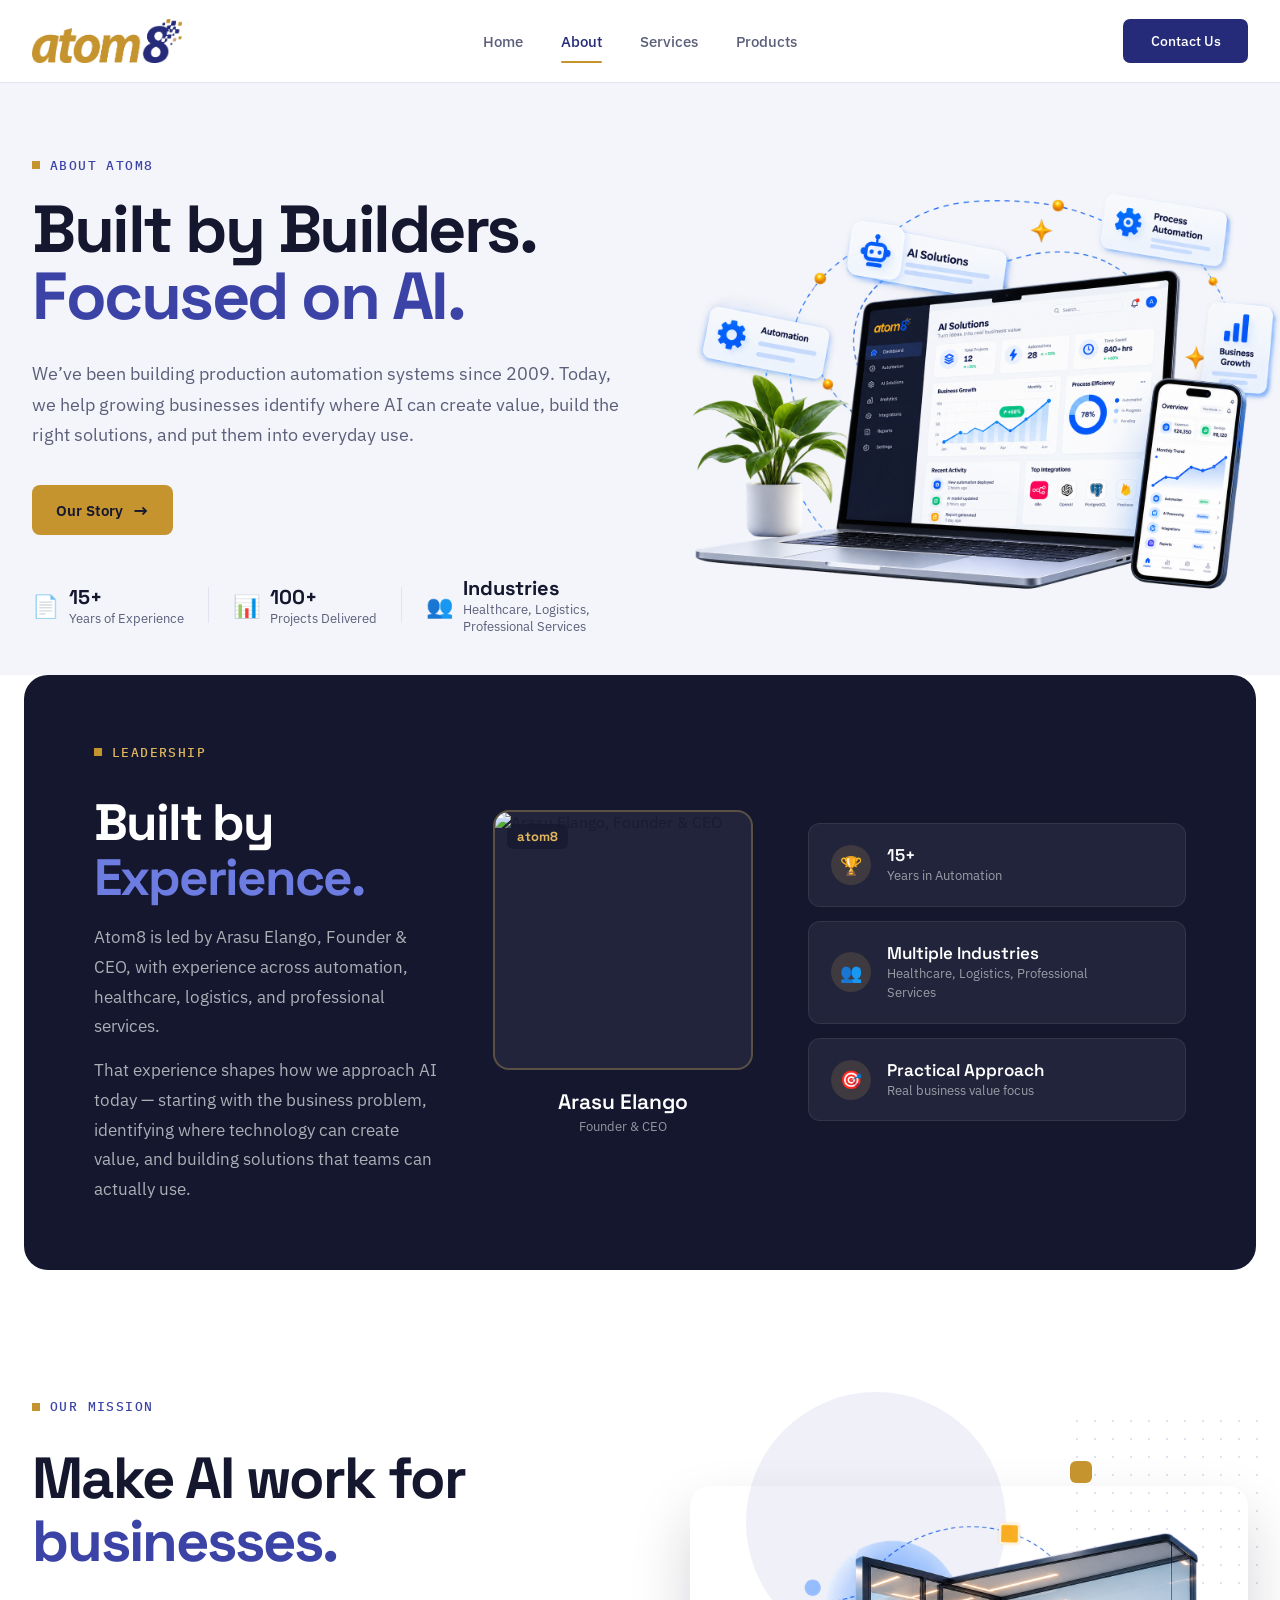
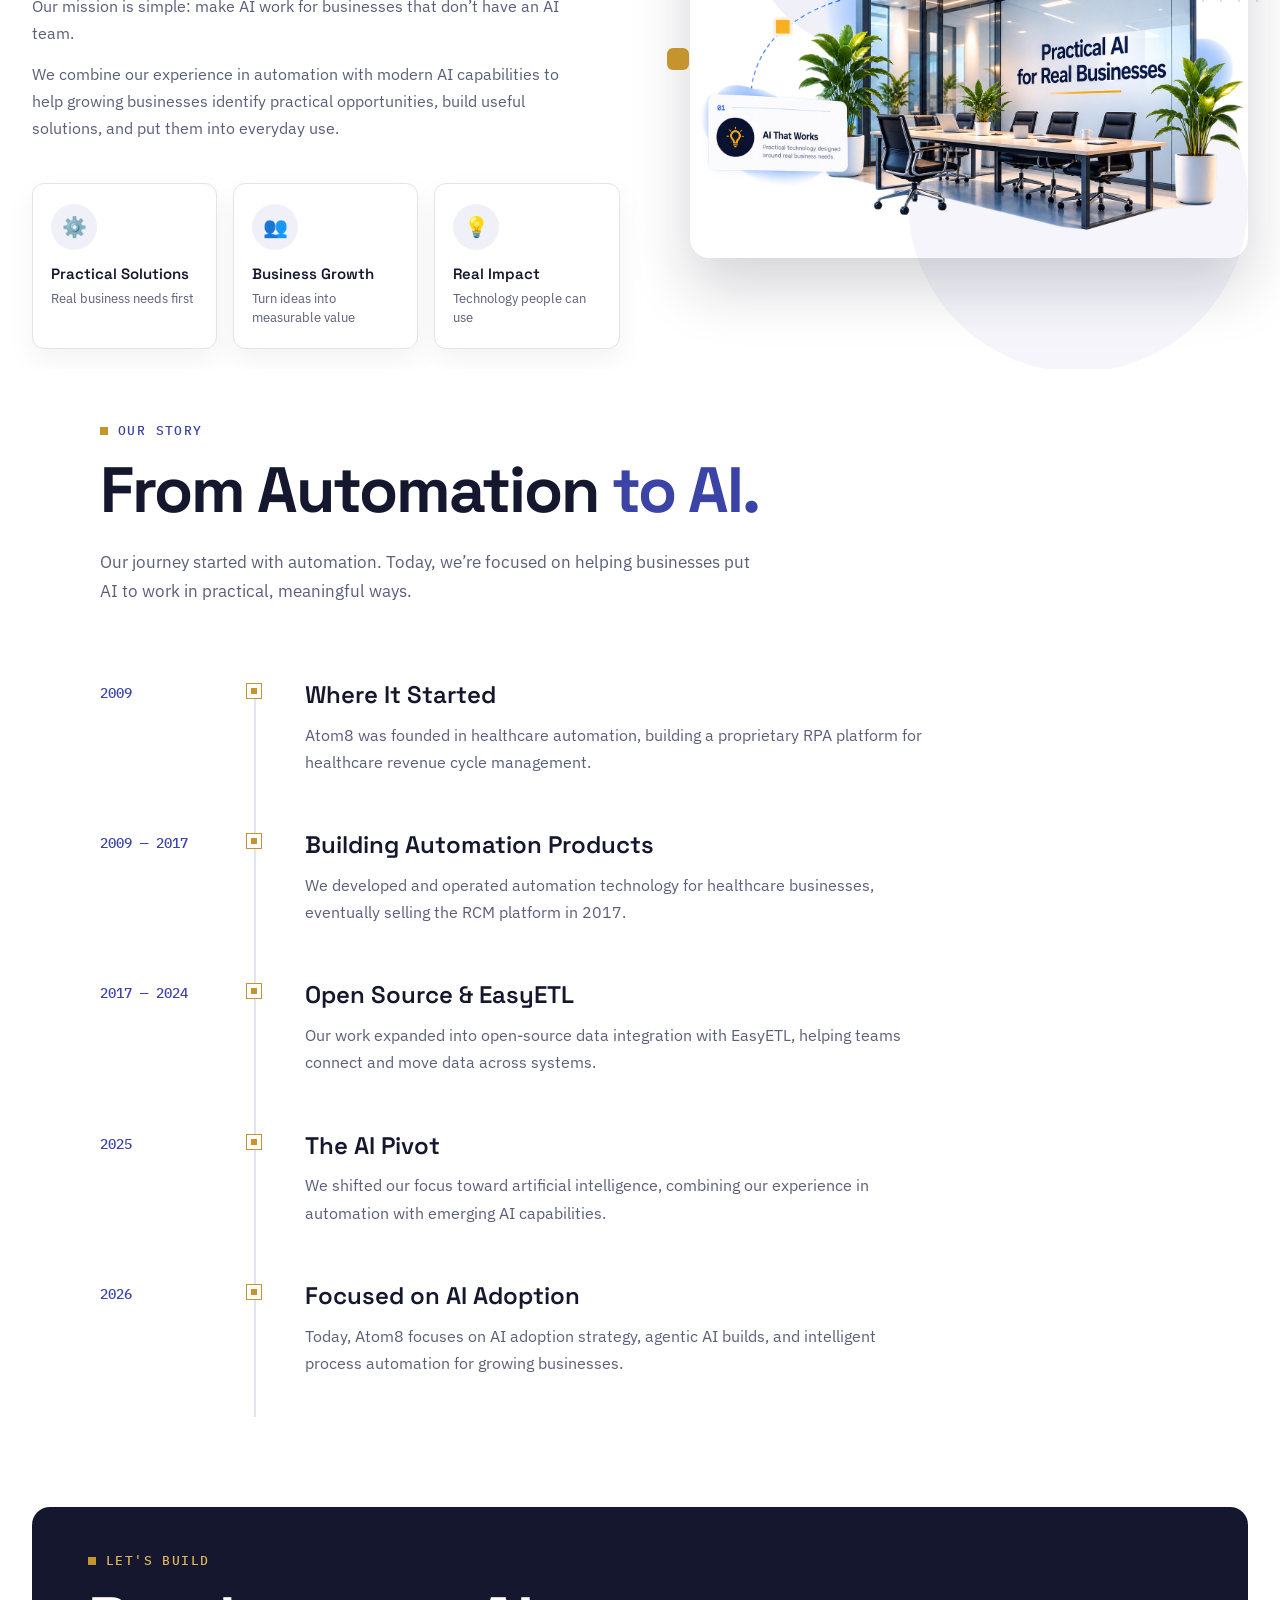
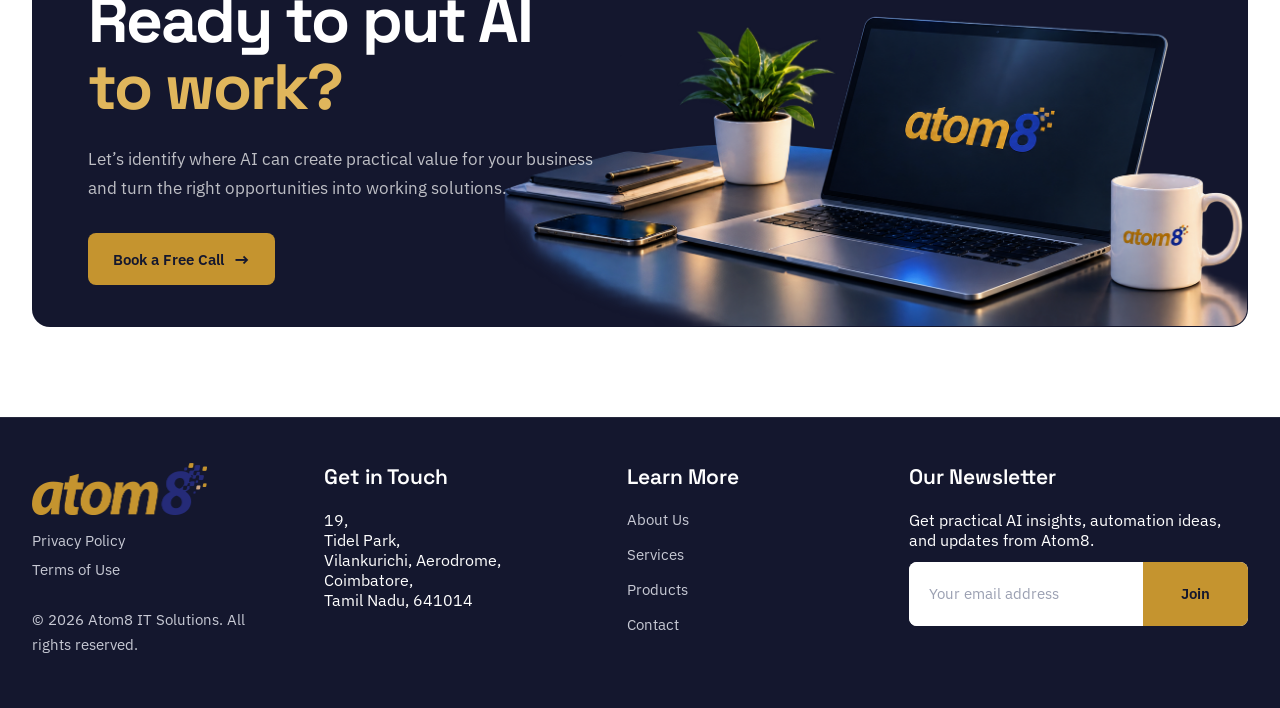
==== commit c8bd0122: "Initial company website" ====
--- a/about.html
+++ b/about.html
@@ -36,7 +36,7 @@
                 <a href="products.html" class="nav-link">Products</a>
             </nav>
 
-            <a href="index.html#contact" class="contact-btn">
+            <a href="contact.html" class="contact-btn">
                 Contact Us
             </a>
 
@@ -53,7 +53,7 @@
             <a href="about.html" class="active">About</a>
             <a href="services.html">Services</a>
             <a href="products.html">Products</a>
-            <a href="index.html#contact">Contact Us</a>
+            <a href="contact.html">Contact Us</a>
         </nav>
     </header>
 
@@ -439,12 +439,11 @@
                     <a href="#">Terms of Use</a>
                 </div>
 
-                <p class="footer-copy">
+                <p class="copyright">
                     © 2026 Atom8 IT Solutions. All rights reserved.
                 </p>
 
             </div>
-
 
             <!-- Column 2 -->
             <div class="footer-column">
@@ -454,7 +453,7 @@
                 <p>
                     19,<br>
                     Tidel Park,<br>
-                    Vilankuruchi, Aerodrome,<br>
+                    Vilankurichi, Aerodrome,<br>
                     Coimbatore,<br>
                     Tamil Nadu, 641014
                 </p>
@@ -470,7 +469,7 @@
                 <a href="about.html">About Us</a>
                 <a href="services.html">Services</a>
                 <a href="products.html">Products</a>
-                <a href="index.html#contact">Contact</a>
+                <a href="contact.html">Contact</a>
 
             </div>
 
--- a/style.css
+++ b/style.css
@@ -1236,19 +1236,13 @@
 
 .service-card {
     position: relative;
-
     min-height: 350px;
-
     padding: 34px 32px 30px;
-
     background: #F4F5FA;
-
-    border: 1px solid #E1E3EE;
-    border-radius: 10px;
-
+    border: 1px solid #C5942F;
+    border-radius: 18px;
     display: flex;
     flex-direction: column;
-
     transition:
         transform 0.25s ease,
         border-color 0.25s ease,
@@ -1552,10 +1546,10 @@
     width: 95px;
     height: 2px;
 
-    margin: 29px 0 0 -245px;
+    margin: 29px 0 0 0;
 
     position: relative;
-    z-index: 2;
+    z-index: 1;
 
     background: linear-gradient(
         to right,
@@ -1902,19 +1896,8 @@
 
     border: 1px solid rgba(20, 23, 46, 0.08);
 
-    /* CUT CORNERS */
-    clip-path: polygon(
-        18px 0,
-        calc(100% - 18px) 0,
-        100% 18px,
-        100% calc(100% - 18px),
-        calc(100% - 18px) 100%,
-        18px 100%,
-        0 calc(100% - 18px),
-        0 18px
-    );
-}
-
+    border-radius: 18px;
+}
 
 /* CONTENT */
 
--- a/about.css
+++ b/about.css
@@ -350,10 +350,9 @@
 @media (max-width: 600px) {
 
     .about-hero-container {
-        width: calc(100% - 40px);
-
-        padding: 55px 0;
-    }
+    width: calc(100% - 40px);
+    padding: 40px 0 25px;
+}
 
     .about-hero h1 {
         font-size: 46px;
@@ -372,7 +371,10 @@
     }
 
     .about-hero-visual {
-        min-height: 330px;
+    min-height: 250px;
+    height: 250px;
+    margin-top: -10px;
+    margin-bottom: -25px;
     }
 
     .about-orbit {
@@ -609,16 +611,12 @@
 }
 
 /* =========================================
-   OUR MISSION
-========================================= */
-
-/* =========================================
    OUR MISSION (Redesigned)
 ========================================= */
 
 .mission-section {
     background: #FFFFFF;
-    padding: 100px 0;
+    padding: 20px 0 20px;
     position: relative;
     overflow: hidden;
 }
@@ -985,7 +983,7 @@
 @media (max-width: 600px) {
 
     .mission-section {
-        padding: 70px 0;
+        padding: 10px 0 40px;
     }
 
     .mission-features {
@@ -1213,9 +1211,13 @@
 
     .founder-container {
         grid-template-columns: 1fr;
-        padding: 40px 30px;
+        padding: 40px 30px 10px;
         gap: 30px;
         text-align: center;
+    }
+
+    .about-final-cta {
+        padding: 5px 0 65px;
     }
 
     .founder-content h2 span {
@@ -1236,37 +1238,17 @@
 }
 
 .about-cta-container {
-    width: min(1240px, calc(100% - 64px));
-    min-height: 390px;
-
-    margin: 0 auto;
-
-    display: flex;
-    align-items: center;
-    justify-content: flex-start;
-
-    background:
-        linear-gradient(
-            90deg,
-            rgba(20, 23, 46, 0.97) 0%,
-            rgba(20, 23, 46, 0.85) 35%,
-            rgba(20, 23, 46, 0.35) 70%,
-            rgba(20, 23, 46, 0.15) 100%
-        );
-
     position: relative;
     overflow: hidden;
-
-    clip-path: polygon(
-        18px 0,
-        calc(100% - 18px) 0,
-        100% 18px,
-        100% calc(100% - 18px),
-        calc(100% - 18px) 100%,
-        18px 100%,
-        0 calc(100% - 18px),
-        0 18px
-    );
+    width: min(1240px, calc(100% - 64px));
+    min-height: 420px;
+    margin: 0 auto;
+    display: flex;
+    align-items: center;
+    justify-content: flex-start;
+    background: #14172E;
+    border: 1px solid rgba(20, 23, 46, 0.08);
+    border-radius: 18px;
 }
 
 .about-cta-content {
@@ -1350,17 +1332,16 @@
 
 @media (max-width: 600px) {
 
-    .about-final-cta {
-        padding: 20px 0 65px;
-    }
-
     .about-cta-container {
         width: calc(100% - 40px);
         min-height: 400px;
+        justify-content: center;
     }
 
     .about-cta-content {
         width: calc(100% - 40px);
+        padding-left: 0;
+        text-align: center;
     }
 
     .about-cta-content h2 {
